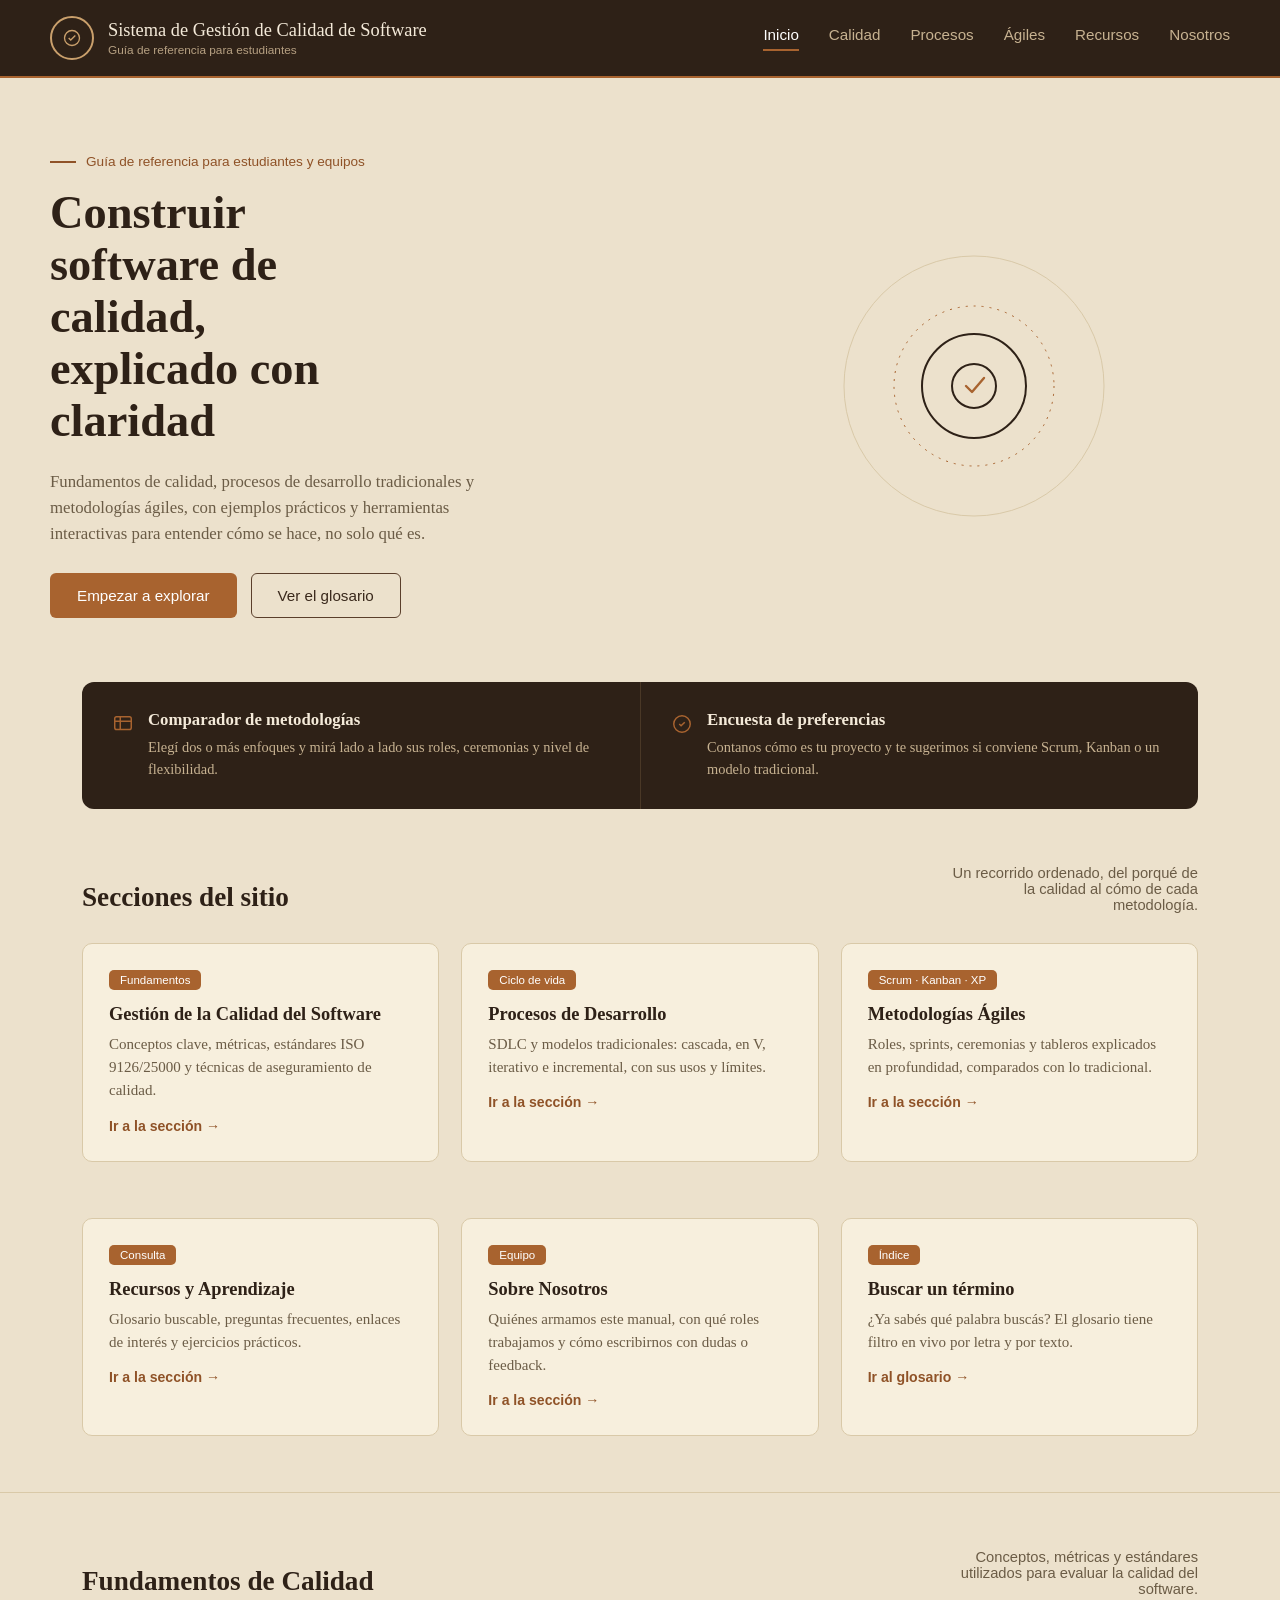
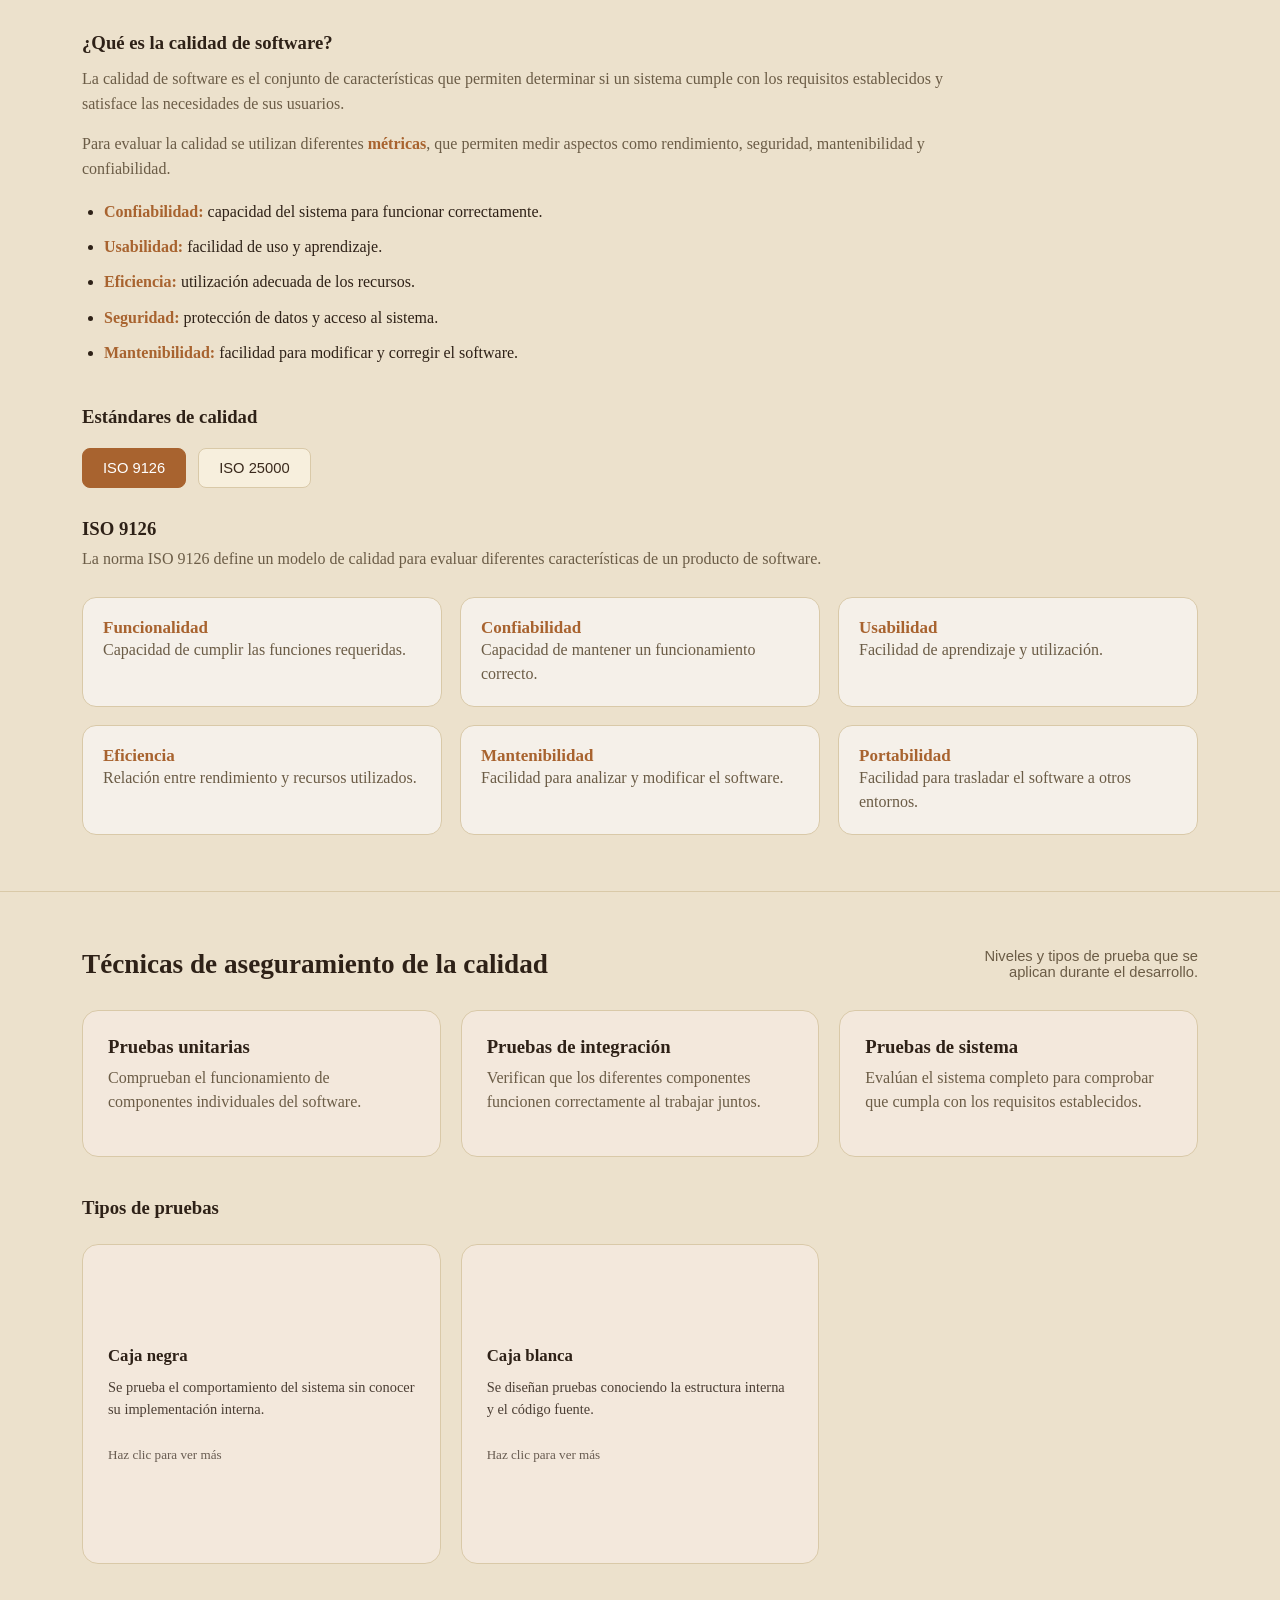
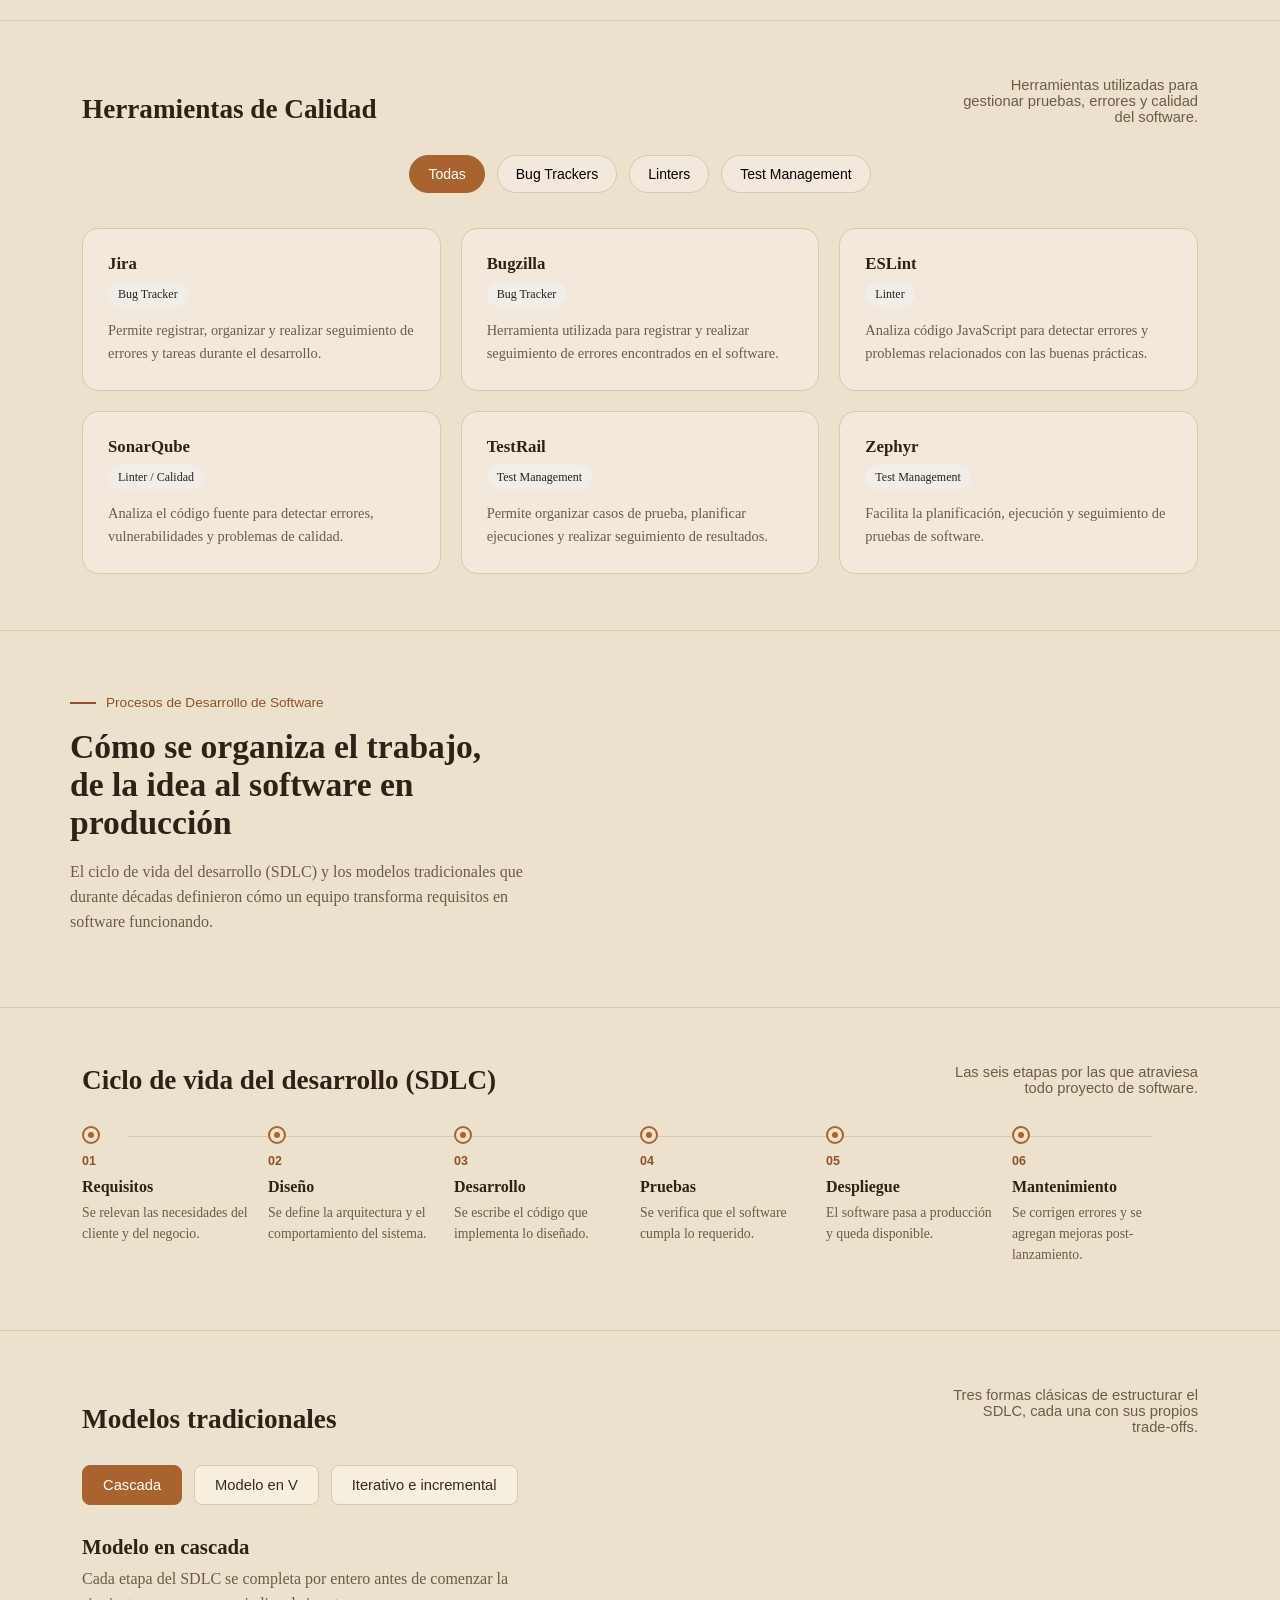
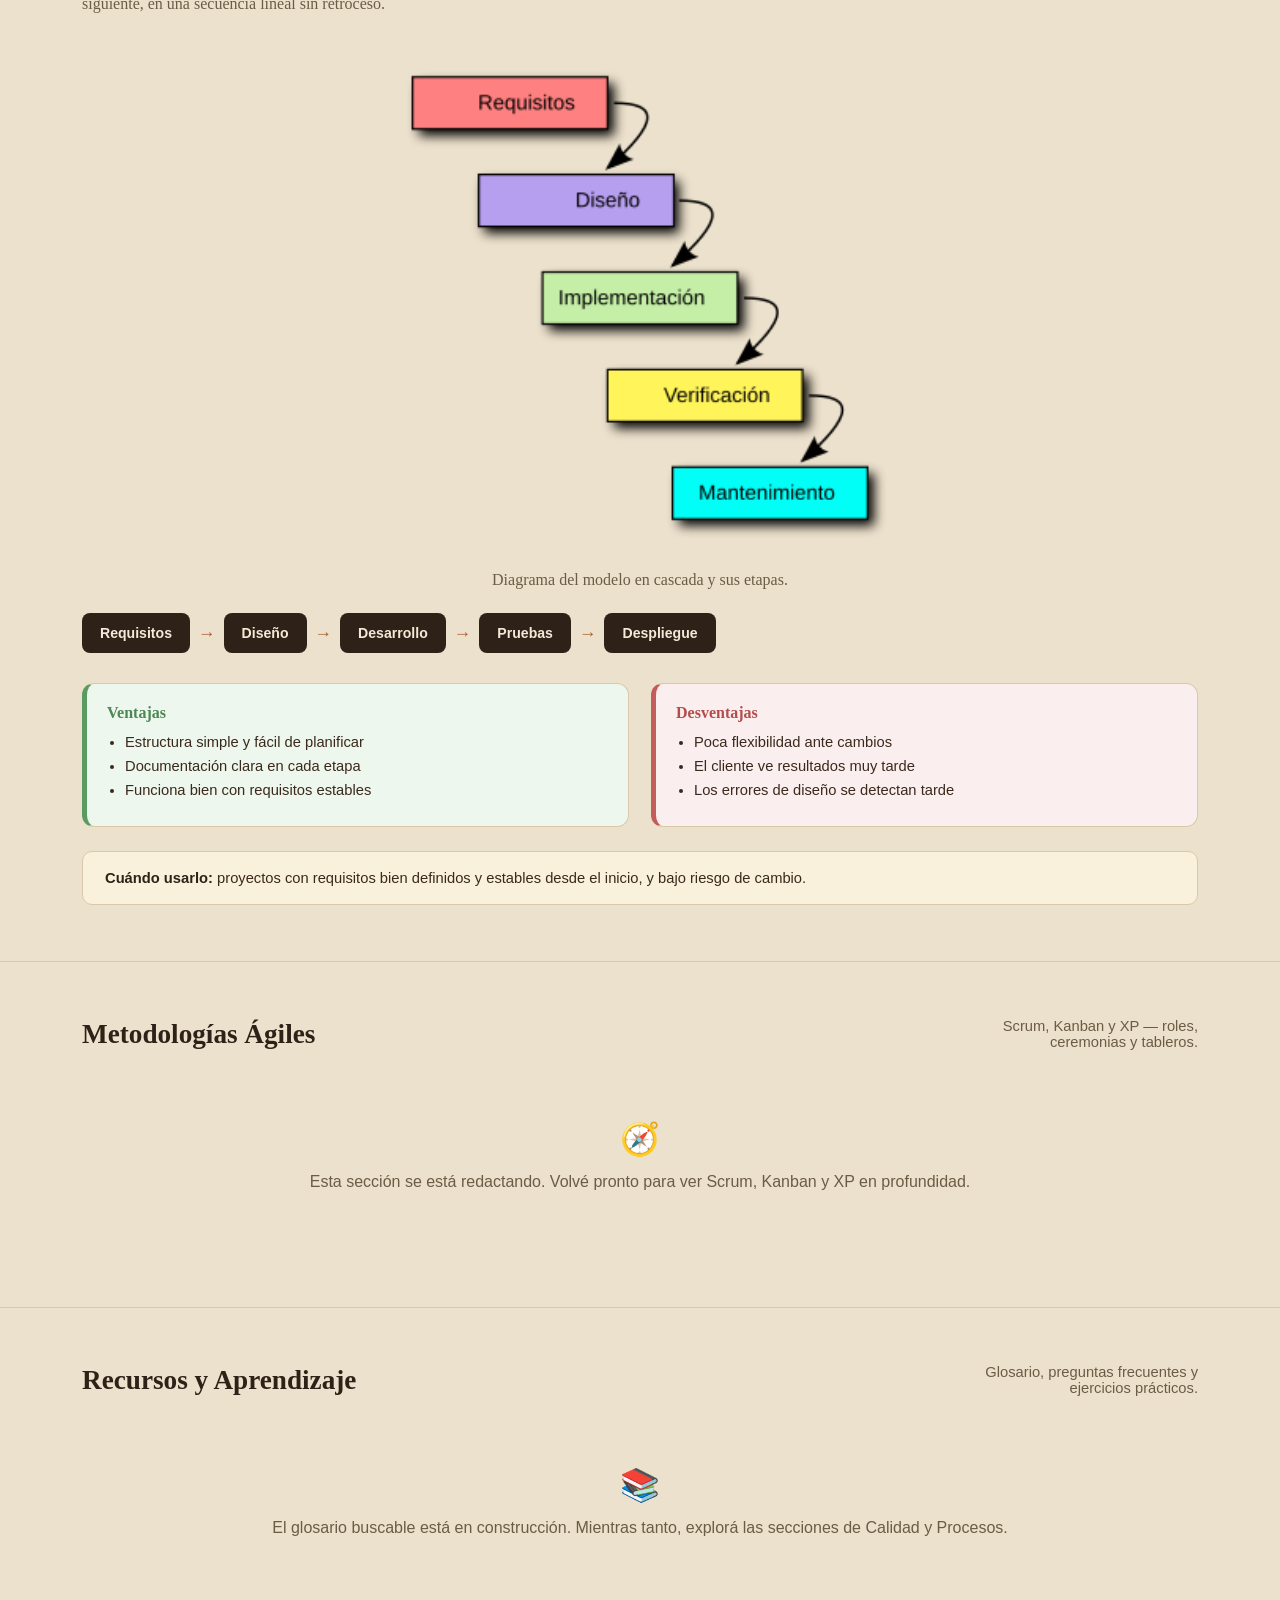
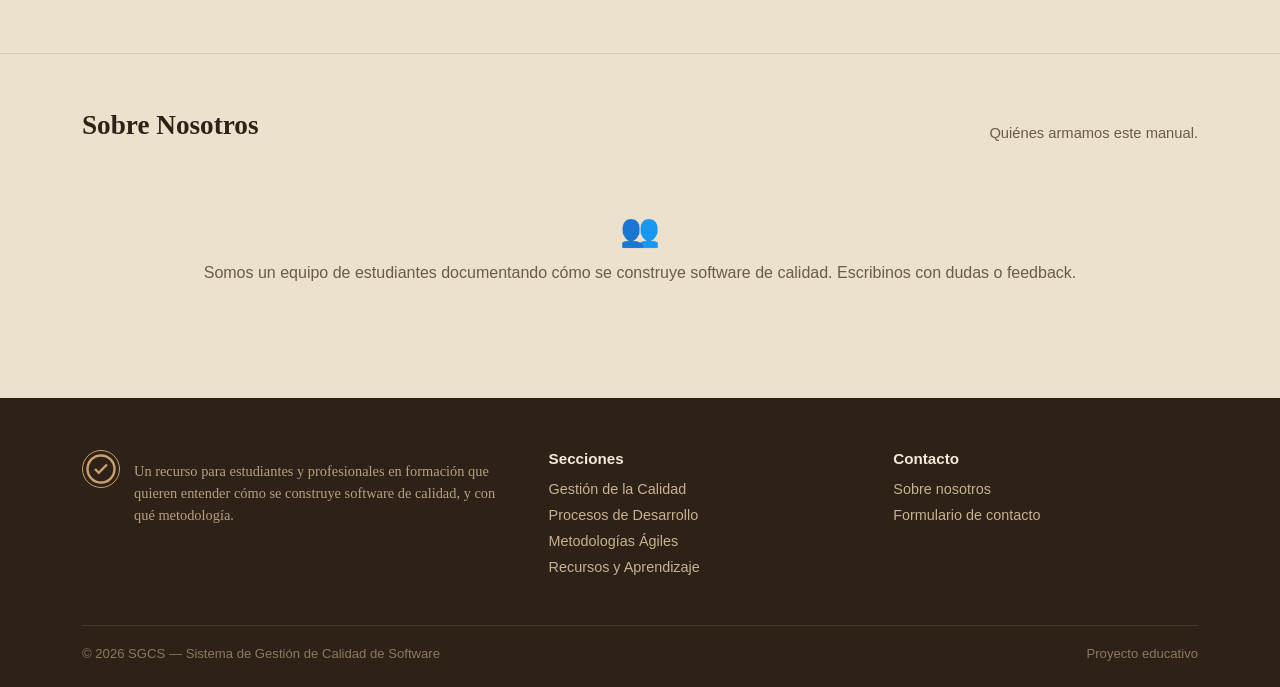
==== Morena Godoy Programadora/index.html @ 7e234325 "Agregando carpeta de roles" ====
<!DOCTYPE html>
<html lang="es">
<head>
<meta charset="UTF-8">
<meta name="viewport" content="width=device-width, initial-scale=1, viewport-fit=cover">
<title>Sistema de Gestión de Calidad de Software</title>
<link rel="stylesheet" href="styles.css">
</head>

<body>

<header class="site">
  <div class="wrap header-row">

    <div class="brand">
      <span class="mark">
        <svg viewBox="0 0 24 24" fill="none" stroke="#caa06c" stroke-width="1.6">
          <circle cx="12" cy="12" r="9"/>
          <path d="M8 12l2.5 2.5L16 9" stroke="#caa06c"/>
        </svg>
      </span>

      <div>
        <div class="name">Sistema de Gestión de Calidad de Software</div>
        <div class="tag">Guía de referencia para estudiantes</div>
      </div>
    </div>

    <button class="burger" id="burgerBtn" aria-label="Abrir menú" aria-expanded="false">
      <span></span>
      <span></span>
      <span></span>
    </button>

    <nav class="primary" id="primaryNav">
      <a href="#inicio">Inicio</a>
      <a href="#calidad">Calidad</a>
      <a href="#procesos">Procesos</a>
      <a href="#agiles">Ágiles</a>
      <a href="#recursos">Recursos</a>
      <a href="#nosotros">Nosotros</a>
    </nav>

  </div>
</header>


<!-- ===================== INICIO ===================== -->

<section id="inicio">

  <div class="wrap hero">

    <div class="hero-grid">

      <div>

        <div class="eyebrow sans">
          Guía de referencia para estudiantes y equipos
        </div>

        <h1>
          Construir software de calidad, explicado con claridad
        </h1>

        <p class="lead">
          Fundamentos de calidad, procesos de desarrollo tradicionales y
          metodologías ágiles, con ejemplos prácticos y herramientas
          interactivas para entender cómo se hace, no solo qué es.
        </p>

        <div class="btn-row">
          <a href="#calidad" class="btn btn-primary">Empezar a explorar</a>
          <a href="#recursos" class="btn btn-ghost">Ver el glosario</a>
        </div>

      </div>

      <div class="hero-figure">

        <div class="orbit">

          <svg viewBox="0 0 280 280">

            <circle cx="140" cy="140" r="130"
              fill="none"
              stroke="var(--cream-line)"
              stroke-width="1"/>

            <circle cx="140" cy="140" r="80"
              fill="none"
              stroke="var(--clay)"
              stroke-width="1"
              stroke-dasharray="2 6"/>

            <circle cx="140" cy="140" r="52"
              fill="none"
              stroke="var(--brown-900)"
              stroke-width="2"/>

            <circle cx="140" cy="140" r="22"
              fill="var(--cream-bg)"
              stroke="var(--brown-900)"
              stroke-width="2"/>

            <path d="M132 140l6 6 12-14"
              fill="none"
              stroke="var(--clay)"
              stroke-width="2.4"
              stroke-linecap="round"
              stroke-linejoin="round"/>

          </svg>

        </div>

      </div>

    </div>

  </div>


  <div class="wrap" style="padding-bottom:56px;">

    <div class="banner-two" style="margin-bottom:56px;">

      <div class="banner-item">

        <span class="ic">
          <svg viewBox="0 0 24 24" fill="none"
            stroke="currentColor" stroke-width="1.6">
            <rect x="3" y="4" width="18" height="14" rx="2"/>
            <path d="M3 9h18M9 4v14"/>
          </svg>
        </span>

        <div>
          <h3>Comparador de metodologías</h3>
          <p>
            Elegí dos o más enfoques y mirá lado a lado sus roles,
            ceremonias y nivel de flexibilidad.
          </p>
        </div>

      </div>


      <div class="banner-item">

        <span class="ic">
          <svg viewBox="0 0 24 24" fill="none"
            stroke="currentColor" stroke-width="1.6">
            <path d="M9 12l2 2 4-4"/>
            <circle cx="12" cy="12" r="9"/>
          </svg>
        </span>

        <div>
          <h3>Encuesta de preferencias</h3>
          <p>
            Contanos cómo es tu proyecto y te sugerimos si conviene
            Scrum, Kanban o un modelo tradicional.
          </p>
        </div>

      </div>

    </div>


    <div class="section-head">

      <h2>Secciones del sitio</h2>

      <div class="side">
        Un recorrido ordenado, del porqué de la calidad al cómo de cada metodología.
      </div>

    </div>


    <div class="cards3" style="margin-bottom:56px;">

      <div class="card">
        <span class="tag-pill">Fundamentos</span>
        <h3>Gestión de la Calidad del Software</h3>
        <p>
          Conceptos clave, métricas, estándares ISO 9126/25000
          y técnicas de aseguramiento de calidad.
        </p>
        <a class="go" href="#calidad">Ir a la sección →</a>
      </div>


      <div class="card">
        <span class="tag-pill">Ciclo de vida</span>
        <h3>Procesos de Desarrollo</h3>
        <p>
          SDLC y modelos tradicionales: cascada, en V, iterativo
          e incremental, con sus usos y límites.
        </p>
        <a class="go" href="#procesos">Ir a la sección →</a>
      </div>


      <div class="card">
        <span class="tag-pill">Scrum · Kanban · XP</span>
        <h3>Metodologías Ágiles</h3>
        <p>
          Roles, sprints, ceremonias y tableros explicados en profundidad,
          comparados con lo tradicional.
        </p>
        <a class="go" href="#agiles">Ir a la sección →</a>
      </div>

    </div>


    <div class="cards3">

      <div class="card">
        <span class="tag-pill">Consulta</span>
        <h3>Recursos y Aprendizaje</h3>
        <p>
          Glosario buscable, preguntas frecuentes, enlaces de interés
          y ejercicios prácticos.
        </p>
        <a class="go" href="#recursos">Ir a la sección →</a>
      </div>


      <div class="card">
        <span class="tag-pill">Equipo</span>
        <h3>Sobre Nosotros</h3>
        <p>
          Quiénes armamos este manual, con qué roles trabajamos
          y cómo escribirnos con dudas o feedback.
        </p>
        <a class="go" href="#nosotros">Ir a la sección →</a>
      </div>


      <div class="card">
        <span class="tag-pill">Índice</span>
        <h3>Buscar un término</h3>
        <p>
          ¿Ya sabés qué palabra buscás? El glosario tiene filtro
          en vivo por letra y por texto.
        </p>
        <a class="go" href="#recursos">Ir al glosario →</a>
      </div>

    </div>

  </div>

</section>



<!-- ===================== CALIDAD ===================== -->
<section class="block" id="calidad">
    <div class="wrap">

        <div class="section-head">
            <h2>Fundamentos de Calidad</h2>
            <div class="side">
                Conceptos, métricas y estándares utilizados para evaluar la calidad del software.
            </div>
        </div>

        <div class="fundamentos-intro">

            <h3>¿Qué es la calidad de software?</h3>

            <p>
                La calidad de software es el conjunto de características que
                permiten determinar si un sistema cumple con los requisitos
                establecidos y satisface las necesidades de sus usuarios.
            </p>

            <p>
                Para evaluar la calidad se utilizan diferentes
                <strong>métricas</strong>, que permiten medir aspectos como
                rendimiento, seguridad, mantenibilidad y confiabilidad.
            </p>

            <ul>
                <li><strong>Confiabilidad:</strong> capacidad del sistema para funcionar correctamente.</li>
                <li><strong>Usabilidad:</strong> facilidad de uso y aprendizaje.</li>
                <li><strong>Eficiencia:</strong> utilización adecuada de los recursos.</li>
                <li><strong>Seguridad:</strong> protección de datos y acceso al sistema.</li>
                <li><strong>Mantenibilidad:</strong> facilidad para modificar y corregir el software.</li>
            </ul>

        </div>


        <h3 class="fundamentos-subtitle">Estándares de calidad</h3>

        <!-- TABS -->
        <div class="tabbar">

            <button class="tab-btn active" data-tab="iso9126">
                ISO 9126
            </button>

            <button class="tab-btn" data-tab="iso25000">
                ISO 25000
            </button>

        </div>


        <!-- ISO 9126 -->
        <div class="tab-panel active" data-panel="iso9126">

            <h3>ISO 9126</h3>

            <p>
                La norma ISO 9126 define un modelo de calidad para evaluar
                diferentes características de un producto de software.
            </p>

            <div class="iso-grid">

                <div class="iso-card">
                    <strong>Funcionalidad</strong>
                    <p>Capacidad de cumplir las funciones requeridas.</p>
                </div>

                <div class="iso-card">
                    <strong>Confiabilidad</strong>
                    <p>Capacidad de mantener un funcionamiento correcto.</p>
                </div>

                <div class="iso-card">
                    <strong>Usabilidad</strong>
                    <p>Facilidad de aprendizaje y utilización.</p>
                </div>

                <div class="iso-card">
                    <strong>Eficiencia</strong>
                    <p>Relación entre rendimiento y recursos utilizados.</p>
                </div>

                <div class="iso-card">
                    <strong>Mantenibilidad</strong>
                    <p>Facilidad para analizar y modificar el software.</p>
                </div>

                <div class="iso-card">
                    <strong>Portabilidad</strong>
                    <p>Facilidad para trasladar el software a otros entornos.</p>
                </div>

            </div>

        </div>


        <!-- ISO 25000 -->
        <div class="tab-panel" data-panel="iso25000">

            <h3>ISO/IEC 25000</h3>

            <p>
                La familia ISO/IEC 25000, conocida como SQuaRE,
                establece un conjunto de normas para especificar,
                medir y evaluar la calidad de productos de software.
            </p>

            <div class="iso-grid">

                <div class="iso-card">
                    <strong>Calidad del producto</strong>
                    <p>
                        Permite evaluar las características y propiedades
                        del software.
                    </p>
                </div>

                <div class="iso-card">
                    <strong>Calidad en uso</strong>
                    <p>
                        Analiza el resultado del uso del software
                        en un contexto determinado.
                    </p>
                </div>

                <div class="iso-card">
                    <strong>Medición</strong>
                    <p>
                        Define métodos y métricas para evaluar
                        diferentes características de calidad.
                    </p>
                </div>

                <div class="iso-card">
                    <strong>Evaluación</strong>
                    <p>
                        Permite establecer criterios para determinar
                        la calidad del producto.
                    </p>
                </div>

            </div>

        </div>

    </div>
</section>

<!-- ===================== PRUEBAS ===================== -->

<section class="block">

  <div class="wrap">

    <div class="section-head">

      <h2>Técnicas de aseguramiento de la calidad</h2>

      <div class="side">
        Niveles y tipos de prueba que se aplican durante el desarrollo.
      </div>

    </div>


<div class="testing-grid">

    <div class="test-card">
        <h3>Pruebas unitarias</h3>
        <p>
            Comprueban el funcionamiento de componentes individuales
            del software.
        </p>
    </div>

    <div class="test-card">
        <h3>Pruebas de integración</h3>
        <p>
            Verifican que los diferentes componentes funcionen
            correctamente al trabajar juntos.
        </p>
    </div>

    <div class="test-card">
        <h3>Pruebas de sistema</h3>
        <p>
            Evalúan el sistema completo para comprobar que cumpla
            con los requisitos establecidos.
        </p>
    </div>

</div>


<h3 class="testing-subtitle">Tipos de pruebas</h3>

<div class="testing-grid">

    <!-- CAJA NEGRA -->
    <div class="flip-card" tabindex="0">

        <div class="flip-front">
            <h3>Caja negra</h3>
            <p>
                Se prueba el comportamiento del sistema sin conocer
                su implementación interna.
            </p>
            <span>Haz clic para ver más</span>
        </div>

        <div class="flip-back">
            <h3>Caja negra</h3>
            <p>
                También llamada prueba funcional. Se analizan las
                entradas y salidas del sistema sin revisar su código.
            </p>

            <ul>
                <li>No es necesario conocer el código.</li>
                <li>Se analizan entradas y salidas.</li>
                <li>Comprueba el comportamiento esperado.</li>
            </ul>

            <span>Haz clic para volver</span>
        </div>

    </div>


    <!-- CAJA BLANCA -->
    <div class="flip-card" tabindex="0">

        <div class="flip-front">
            <h3>Caja blanca</h3>
            <p>
                Se diseñan pruebas conociendo la estructura interna
                y el código fuente.
            </p>
            <span>Haz clic para ver más</span>
        </div>

        <div class="flip-back">
            <h3>Caja blanca</h3>
            <p>
                También llamada prueba estructural. Se analiza el
                código y los diferentes caminos que puede recorrer.
            </p>

            <ul>
                <li>Se conoce el código fuente.</li>
                <li>Se analizan ramas y caminos.</li>
                <li>Permite comprobar la estructura interna.</li>
            </ul>

            <span>Haz clic para volver</span>
        </div>

    </div>

</div>
</section>



<!-- ===================== HERRAMIENTAS ===================== -->
<section class="block" id="herramientas">
    <div class="wrap">

        <div class="section-head">
            <h2>Herramientas de Calidad</h2>
            <div class="side">
                Herramientas utilizadas para gestionar pruebas, errores y calidad del software.
            </div>
        </div>

        <!-- BOTONES DE FILTRO -->
        <div class="tool-filters">
            <button class="tool-filter active" data-filter="todos">
                Todas
            </button>

            <button class="tool-filter" data-filter="bug">
                Bug Trackers
            </button>

            <button class="tool-filter" data-filter="linter">
               Linters
            </button>

            <button class="tool-filter" data-filter="test">
                Test Management
            </button>
        </div>


        <!-- GRILLA DE HERRAMIENTAS -->
        <div class="tools-grid" id="toolsGrid">

            <div class="tool-card" data-category="bug">
                <h3>Jira</h3>
                <span class="tool-category">Bug Tracker</span>
                <p>
                    Permite registrar, organizar y realizar seguimiento
                    de errores y tareas durante el desarrollo.
                </p>
            </div>


            <div class="tool-card" data-category="bug">
                <h3>Bugzilla</h3>
                <span class="tool-category">Bug Tracker</span>
                <p>
                    Herramienta utilizada para registrar y realizar
                    seguimiento de errores encontrados en el software.
                </p>
            </div>


            <div class="tool-card" data-category="linter">
                <h3>ESLint</h3>
                <span class="tool-category">Linter</span>
                <p>
                    Analiza código JavaScript para detectar errores
                    y problemas relacionados con las buenas prácticas.
                </p>
            </div>


            <div class="tool-card" data-category="linter">
                <h3>SonarQube</h3>
                <span class="tool-category">Linter / Calidad</span>
                <p>
                    Analiza el código fuente para detectar errores,
                    vulnerabilidades y problemas de calidad.
                </p>
            </div>


            <div class="tool-card" data-category="test">
                <h3>TestRail</h3>
                <span class="tool-category">Test Management</span>
                <p>
                    Permite organizar casos de prueba, planificar
                    ejecuciones y realizar seguimiento de resultados.
                </p>
            </div>


            <div class="tool-card" data-category="test">
                <h3>Zephyr</h3>
                <span class="tool-category">Test Management</span>
                <p>
                    Facilita la planificación, ejecución y seguimiento
                    de pruebas de software.
                </p>
            </div>

        </div>

    </div>
</section>
<!-- ===================== PROCESOS ===================== -->

<section id="procesos" class="block" style="padding-top:0;">

  <div class="wrap" style="padding:64px 20px 0;">

    <div class="eyebrow sans">
      Procesos de Desarrollo de Software
    </div>

    <h2 style="font-size:2.1rem; max-width:26ch; margin-bottom:18px;">
      Cómo se organiza el trabajo, de la idea al software en producción
    </h2>

    <p style="max-width:62ch;">
      El ciclo de vida del desarrollo (SDLC) y los modelos tradicionales
      que durante décadas definieron cómo un equipo transforma requisitos
      en software funcionando.
    </p>

  </div>

</section>



<!-- ===================== SDLC ===================== -->

<section class="block">

  <div class="wrap">

    <div class="section-head">

      <h2>Ciclo de vida del desarrollo (SDLC)</h2>

      <div class="side">
        Las seis etapas por las que atraviesa todo proyecto de software.
      </div>

    </div>


    <div class="timeline" id="sdlcTimeline">


      <!-- ETAPA 1 -->

      <div class="tl-step" tabindex="0">

        <div class="tl-dot"></div>

        <div class="tl-num">01</div>

        <h4>Requisitos</h4>

        <p>
          Se relevan las necesidades del cliente y del negocio.
        </p>

      </div>


      <!-- ETAPA 2 -->

      <div class="tl-step" tabindex="0">

        <div class="tl-dot"></div>

        <div class="tl-num">02</div>

        <h4>Diseño</h4>

        <p>
          Se define la arquitectura y el comportamiento del sistema.
        </p>

      </div>


      <!-- ETAPA 3 -->

      <div class="tl-step" tabindex="0">

        <div class="tl-dot"></div>

        <div class="tl-num">03</div>

        <h4>Desarrollo</h4>

        <p>
          Se escribe el código que implementa lo diseñado.
        </p>

      </div>


      <!-- ETAPA 4 -->

      <div class="tl-step" tabindex="0">

        <div class="tl-dot"></div>

        <div class="tl-num">04</div>

        <h4>Pruebas</h4>

        <p>
          Se verifica que el software cumpla lo requerido.
        </p>

      </div>


      <!-- ETAPA 5 -->

      <div class="tl-step" tabindex="0">

        <div class="tl-dot"></div>

        <div class="tl-num">05</div>

        <h4>Despliegue</h4>

        <p>
          El software pasa a producción y queda disponible.
        </p>

      </div>


      <!-- ETAPA 6 -->

      <div class="tl-step" tabindex="0">

        <div class="tl-dot"></div>

        <div class="tl-num">06</div>

        <h4>Mantenimiento</h4>

        <p>
          Se corrigen errores y se agregan mejoras post-lanzamiento.
        </p>

      </div>


    </div>

  </div>

</section>



<!-- ===================== MODELOS TRADICIONALES ===================== -->

<section class="block">

  <div class="wrap">

    <div class="section-head">

      <h2>Modelos tradicionales</h2>

      <div class="side">
        Tres formas clásicas de estructurar el SDLC,
        cada una con sus propios trade-offs.
      </div>

    </div>


    <div class="tabbar">

      <button class="tab-btn active" data-tab2="cascada">
        Cascada
      </button>

      <button class="tab-btn" data-tab2="ve">
        Modelo en V
      </button>

      <button class="tab-btn" data-tab2="iterativo">
        Iterativo e incremental
      </button>

    </div>


    <!-- CASCADA -->

    <div class="tab-panel active" data-panel2="cascada">
      <h3 style="font-size:1.3rem; margin-bottom:8px;">
        Modelo en cascada
      </h3>

      <p style="max-width:60ch; margin-bottom:22px;">
        Cada etapa del SDLC se completa por entero antes de comenzar
        la siguiente, en una secuencia lineal sin retroceso.
      </p>
      <div class="modelo-imagen">
         <img src="imagenes/Modelo_de_desarrollo_en_cascada_-es.svg.webp" alt="Diagrama del modelo en cascada">
    <p>Diagrama del modelo en cascada y sus etapas.</p>
</div>

      <div class="chip-row">

        <div class="chip">Requisitos</div>
        <span class="chip-arrow">→</span>

        <div class="chip">Diseño</div>
        <span class="chip-arrow">→</span>

        <div class="chip">Desarrollo</div>
        <span class="chip-arrow">→</span>

        <div class="chip">Pruebas</div>
        <span class="chip-arrow">→</span>

        <div class="chip">Despliegue</div>

      </div>


      <div class="two-col">

        <div class="panel-box good">

          <h4>Ventajas</h4>

          <ul>
            <li>Estructura simple y fácil de planificar</li>
            <li>Documentación clara en cada etapa</li>
            <li>Funciona bien con requisitos estables</li>
          </ul>

        </div>


        <div class="panel-box bad">

          <h4>Desventajas</h4>

          <ul>
            <li>Poca flexibilidad ante cambios</li>
            <li>El cliente ve resultados muy tarde</li>
            <li>Los errores de diseño se detectan tarde</li>
          </ul>

        </div>

      </div>


      <div class="note-box">
        <b>Cuándo usarlo:</b>
        proyectos con requisitos bien definidos y estables desde el inicio,
        y bajo riesgo de cambio.
      </div>

    </div>



    <!-- MODELO EN V -->

    <div class="tab-panel" data-panel2="ve">

      <h3 style="font-size:1.3rem; margin-bottom:8px;">
        Modelo en V
      </h3>

      <p style="max-width:60ch; margin-bottom:22px;">
        Extiende la cascada asociando cada etapa de desarrollo con
        una etapa de prueba equivalente, verificando desde el principio.
      </p>

      <div class="modelo-imagen">
    <img src="imagenes/132775081_1659326142121.png" alt="Diagrama del modelo en V">
    <p>Diagrama del modelo en V y la relación entre desarrollo y pruebas.</p>
</div>

      <div class="chip-row">

        <div class="chip">
          Requisitos ↔ Pruebas de aceptación
        </div>

        <span class="chip-arrow">·</span>

        <div class="chip">
          Diseño ↔ Pruebas de sistema
        </div>

        <span class="chip-arrow">·</span>

        <div class="chip">
          Código ↔ Pruebas unitarias
        </div>

      </div>


      <div class="two-col">

        <div class="panel-box good">

          <h4>Ventajas</h4>

          <ul>
            <li>La verificación se planifica desde el inicio</li>
            <li>Detecta errores de diseño más temprano</li>
            <li>Buena trazabilidad entre requisito y prueba</li>
          </ul>

        </div>


        <div class="panel-box bad">

          <h4>Desventajas</h4>

          <ul>
            <li>Sigue siendo rígido ante cambios</li>
            <li>Poco espacio para prototipado temprano</li>
            <li>Requiere requisitos muy detallados</li>
          </ul>

        </div>

      </div>


      <div class="note-box">

        <b>Cuándo usarlo:</b>
        proyectos donde la confiabilidad es crítica
        (sistemas médicos, aeroespaciales) y el costo de un error es alto.

      </div>

    </div>



    <!-- ITERATIVO E INCREMENTAL -->

    <div class="tab-panel" data-panel2="iterativo">

      <h3 style="font-size:1.3rem; margin-bottom:8px;">
        Modelo iterativo e incremental
      </h3>

      <p style="max-width:60ch; margin-bottom:22px;">
        El sistema se construye en ciclos sucesivos, cada uno agregando
        funcionalidad sobre una versión previa ya funcional.
      </p>

      <div class="modelo-imagen">
    <img src="imagenes/ciclo_vida_proyecto_general.webp" alt="Diagrama del modelo iterativo e incremental">
    <p>Diagrama del desarrollo iterativo e incremental.</p>
</div>

      <div class="chip-row">

        <div class="chip">Iteración 1</div>
        <span class="chip-arrow">→</span>

        <div class="chip">Iteración 2</div>
        <span class="chip-arrow">→</span>

        <div class="chip">Iteración 3</div>
        <span class="chip-arrow">→</span>

        <div class="chip">Versión final</div>

      </div>


      <div class="two-col">

        <div class="panel-box good">

          <h4>Ventajas</h4>

          <ul>
            <li>Entrega valor funcional desde etapas tempranas</li>
            <li>Permite ajustar el rumbo entre iteraciones</li>
            <li>Reduce el riesgo de grandes fallas al final</li>
          </ul>

        </div>


        <div class="panel-box bad">

          <h4>Desventajas</h4>

          <ul>
            <li>Requiere una arquitectura pensada para crecer</li>
            <li>Puede ser difícil de planificar y presupuestar</li>
            <li>Exige comunicación constante con el cliente</li>
          </ul>

        </div>

      </div>


      <div class="note-box">

        <b>Cuándo usarlo:</b>
        proyectos con requisitos que pueden evolucionar,
        o cuando se necesita mostrar avances tempranos.
        Es la base conceptual de las metodologías ágiles.

      </div>

    </div>

  </div>

</section>



<!-- ===================== ÁGILES ===================== -->

<section id="agiles" class="block">

  <div class="wrap">

    <div class="section-head">

      <h2>Metodologías Ágiles</h2>

      <div class="side">
        Scrum, Kanban y XP — roles, ceremonias y tableros.
      </div>

    </div>


    <div class="placeholder">

      <div class="ic">🧭</div>

      <p>
        Esta sección se está redactando.
        Volvé pronto para ver Scrum, Kanban y XP en profundidad.
      </p>

    </div>

  </div>

</section>



<!-- ===================== RECURSOS ===================== -->

<section id="recursos" class="block">

  <div class="wrap">

    <div class="section-head">

      <h2>Recursos y Aprendizaje</h2>

      <div class="side">
        Glosario, preguntas frecuentes y ejercicios prácticos.
      </div>

    </div>


    <div class="placeholder">

      <div class="ic">📚</div>

      <p>
        El glosario buscable está en construcción.
        Mientras tanto, explorá las secciones de Calidad y Procesos.
      </p>

    </div>

  </div>

</section>



<!-- ===================== NOSOTROS ===================== -->

<section id="nosotros" class="block">

  <div class="wrap">

    <div class="section-head">

      <h2>Sobre Nosotros</h2>

      <div class="side">
        Quiénes armamos este manual.
      </div>

    </div>


    <div class="placeholder">

      <div class="ic">👥</div>

      <p>
        Somos un equipo de estudiantes documentando cómo se construye
        software de calidad. Escribinos con dudas o feedback.
      </p>

    </div>

  </div>

</section>



<!-- ===================== FOOTER ===================== -->

<footer class="site">

  <div class="wrap">

    <div class="foot-top">


      <div class="foot-brand">

        <span class="mark">

          <svg viewBox="0 0 24 24" fill="none"
            stroke="#caa06c" stroke-width="1.6">

            <circle cx="12" cy="12" r="9"/>
            <path d="M8 12l2.5 2.5L16 9"/>

          </svg>

        </span>


        <div>

          <p>
            Un recurso para estudiantes y profesionales en formación
            que quieren entender cómo se construye software de calidad,
            y con qué metodología.
          </p>

        </div>

      </div>


      <div>

        <h4>Secciones</h4>

        <ul>

          <li>
            <a href="#calidad">Gestión de la Calidad</a>
          </li>

          <li>
            <a href="#procesos">Procesos de Desarrollo</a>
          </li>

          <li>
            <a href="#agiles">Metodologías Ágiles</a>
          </li>

          <li>
            <a href="#recursos">Recursos y Aprendizaje</a>
          </li>

        </ul>

      </div>


      <div>

        <h4>Contacto</h4>

        <ul>

          <li>
            <a href="#nosotros">Sobre nosotros</a>
          </li>

          <li>
            <a href="#nosotros">Formulario de contacto</a>
          </li>

        </ul>

      </div>


    </div>


    <div class="foot-bottom">

      <span>
        © 2026 SGCS — Sistema de Gestión de Calidad de Software
      </span>

      <span>
        Proyecto educativo
      </span>

    </div>

  </div>

</footer>


<script src="script.js"></script>

</body>
</html>
---- Morena Godoy Programadora/styles.css ----
:root{
  --brown-900:#2e2117;
  --brown-800:#3a291c;
  --brown-700:#5a3f2b;
  --clay:#a8632f;
  --clay-dark:#8f5227;
  --cream-bg:#ece1cc;
  --cream-card:#f7efdd;
  --cream-line:#d9c9a8;
  --ink:#2e2117;
  --ink-soft:#6b5c46;
  --ok-bg:#e9efe2;
  --ok-text:#3f6b3a;
  --bad-bg:#f3e3e1;
  --bad-text:#a1483f;
  font-size:16px;
}
*{box-sizing:border-box;}
html{scroll-behavior:smooth; scroll-padding-top:80px;}
body{
  margin:0;
  background:var(--cream-bg);
  color:var(--ink);
  font-family:"Iowan Old Style","Palatino Linotype",Georgia,"Times New Roman",serif;
  -webkit-font-smoothing:antialiased;
}
h1,h2,h3{
  font-family:"Iowan Old Style","Palatino Linotype",Georgia,serif;
  color:var(--brown-900);
  margin:0 0 .4em;
  font-weight:600;
}
p{ line-height:1.55; color:var(--ink-soft); margin:0 0 1em;}
.sans{ font-family:-apple-system,BlinkMacSystemFont,"Segoe UI",Roboto,Helvetica,Arial,sans-serif; }
a{ color:inherit; }
.wrap{ max-width:1180px; margin:0 auto; padding:0 32px; }
@media(max-width:640px){ .wrap{ padding:0 20px; } }

/* HEADER */
header.site{
  position:sticky; top:0; z-index:50;
  background:var(--brown-900);
  border-bottom:2px solid var(--clay);
  padding-top:env(safe-area-inset-top,0px);
}
.header-row{
  display:flex; align-items:center; justify-content:space-between;
  padding:16px 0;
}
.brand{ display:flex; align-items:center; gap:14px; }
.brand .mark{
  width:44px; height:44px; border-radius:50%;
  border:2px solid #caa06c; flex:none;
  display:flex; align-items:center; justify-content:center;
}
.brand .mark svg{ width:20px; height:20px; }
.brand .name{ color:#f4ead9; font-size:1.15rem; line-height:1.2; }
.brand .tag{ font-family:-apple-system,BlinkMacSystemFont,sans-serif; font-size:.74rem; color:#b6a082; margin-top:2px;}
nav.primary{ display:flex; gap:30px; font-family:-apple-system,BlinkMacSystemFont,sans-serif; font-size:.95rem; }
nav.primary a{
  color:#c7b291; text-decoration:none; padding-bottom:6px; border-bottom:2px solid transparent;
  transition:color .15s ease;
}
nav.primary a:hover{ color:#f4ead9; }
nav.primary a.active{ color:#fff; border-bottom-color:var(--clay); }
.burger{ display:none; background:none; border:none; cursor:pointer; padding:6px; }
.burger span{ display:block; width:24px; height:2px; background:#f4ead9; margin:5px 0; }
@media(max-width:860px){
  nav.primary{
    position:absolute; top:100%; left:0; right:0; background:var(--brown-900);
    flex-direction:column; gap:0; max-height:0; overflow:hidden; transition:max-height .25s ease;
    border-bottom:2px solid var(--clay);
  }
  nav.primary.open{ max-height:400px; }
  nav.primary a{ padding:16px 24px; border-bottom:1px solid #4a3826; }
  .burger{ display:block; }
  header.site{ position:sticky; }
  .header-row{ position:relative; }
}

/* HERO */
.hero{ padding:76px 0 64px; }
.eyebrow{
  font-family:-apple-system,BlinkMacSystemFont,sans-serif; font-size:.85rem; color:var(--clay-dark);
  display:flex; align-items:center; gap:10px; margin-bottom:18px;
}
.eyebrow::before{ content:""; width:26px; height:2px; background:var(--clay-dark); display:inline-block; }
.hero h1{ font-size:2.9rem; line-height:1.12; max-width:15ch; margin-bottom:22px; }
.hero .lead{ max-width:52ch; font-size:1.05rem; }
.btn-row{ display:flex; gap:14px; margin-top:26px; flex-wrap:wrap; }
.btn{
  font-family:-apple-system,BlinkMacSystemFont,sans-serif; font-size:.95rem;
  padding:13px 26px; border-radius:6px; text-decoration:none; cursor:pointer; border:1px solid transparent;
  transition:transform .12s ease;
}
.btn:active{ transform:scale(.98); }
.btn-primary{ background:var(--clay); color:#fff; }
.btn-primary:hover{ background:var(--clay-dark); }
.btn-ghost{ background:transparent; border-color:var(--brown-700); color:var(--brown-800); }
.btn-ghost:hover{ background:#e2d3b3; }

.hero-figure{ display:flex; align-items:center; justify-content:center; }
.orbit{ position:relative; width:280px; height:280px; }
.orbit svg{ width:100%; height:100%; }

.hero-grid{ display:grid; grid-template-columns:1.1fr .9fr; gap:40px; align-items:center; }
@media(max-width:860px){ .hero-grid{ grid-template-columns:1fr; } .hero-figure{ display:none; } .hero h1{ font-size:2.2rem; } }

/* SECTION HEADERS */
.section-head{ display:flex; justify-content:space-between; align-items:flex-end; gap:24px; margin-bottom:30px; flex-wrap:wrap; }
.section-head h2{ font-size:1.7rem; margin:0; }
.section-head .side{ font-family:-apple-system,BlinkMacSystemFont,sans-serif; color:var(--ink-soft); font-size:.92rem; text-align:right; max-width:30ch; }
@media(max-width:640px){ .section-head .side{ text-align:left; } }

section.block{ padding:56px 0; border-top:1px solid var(--cream-line); }
section.block.tight{ padding:44px 0; }

/* CARDS grid on home */
.cards3{ display:grid; grid-template-columns:repeat(3,1fr); gap:22px; }
@media(max-width:860px){ .cards3{ grid-template-columns:1fr; } }
.card{
  background:var(--cream-card); border:1px solid var(--cream-line); border-radius:10px; padding:26px;
}
.tag-pill{
  display:inline-block; font-family:-apple-system,BlinkMacSystemFont,sans-serif; font-size:.72rem;
  background:var(--clay); color:#fff; padding:4px 11px; border-radius:5px; margin-bottom:14px;
}
.card h3{ font-size:1.15rem; margin-bottom:8px; }
.card p{ font-size:.94rem; margin-bottom:14px; }
.card .go{ font-family:-apple-system,BlinkMacSystemFont,sans-serif; font-size:.88rem; color:var(--clay-dark); text-decoration:none; font-weight:600; }

/* dark banner on home */
.banner-two{
  background:var(--brown-900); border-radius:12px; overflow:hidden;
  display:grid; grid-template-columns:1fr 1fr;
}
@media(max-width:640px){ .banner-two{ grid-template-columns:1fr; } }
.banner-item{ padding:28px 30px; display:flex; gap:14px; }
.banner-item + .banner-item{ border-left:1px solid #4a3826; }
@media(max-width:640px){ .banner-item + .banner-item{ border-left:none; border-top:1px solid #4a3826; } }
.banner-item .ic{ width:22px; height:22px; flex:none; color:var(--clay); margin-top:3px; }
.banner-item h3{ color:#f4ead9; font-size:1.05rem; margin-bottom:6px; }
.banner-item p{ color:#c7b291; font-size:.9rem; margin:0; }

/* TABS */
.tabbar{ display:flex; gap:12px; flex-wrap:wrap; margin-bottom:30px; }
.tab-btn{
  font-family:-apple-system,BlinkMacSystemFont,sans-serif; font-size:.92rem;
  padding:11px 20px; border-radius:8px; border:1px solid var(--cream-line);
  background:var(--cream-card); color:var(--brown-800); cursor:pointer;
}
.tab-btn.active{ background:var(--clay); color:#fff; border-color:var(--clay); }
.tab-panel{ display:none; }
.tab-panel.active{ display:block; }

/* generic step chips (sequence only) */
.chip-row{ display:flex; align-items:center; flex-wrap:wrap; gap:6px; margin-bottom:30px; }
.chip{
  font-family:-apple-system,BlinkMacSystemFont,sans-serif; font-size:.88rem; font-weight:600;
  background:var(--brown-900); color:#f4ead9; padding:12px 18px; border-radius:8px;
}
.chip-arrow{ color:var(--clay); font-size:1.1rem; padding:0 2px; }

.two-col{ display:grid; grid-template-columns:1fr 1fr; gap:22px; margin-bottom:24px; }
@media(max-width:640px){ .two-col{ grid-template-columns:1fr; } }
.panel-box{ border-radius:10px; padding:22px 24px; }
.panel-box.good{ background:var(--ok-bg); }
.panel-box.bad{ background:var(--bad-bg); }
.panel-box h4{ margin:0 0 12px; font-size:1rem; }
.panel-box.good h4{ color:var(--ok-text); }
.panel-box.bad h4{ color:var(--bad-text); }
.panel-box ul{ margin:0; padding-left:18px; font-family:-apple-system,BlinkMacSystemFont,sans-serif; font-size:.92rem; color:var(--brown-800); }
.panel-box li{ margin-bottom:6px; }
.note-box{
  background:#faf1dc; border:1px solid var(--cream-line); border-radius:10px; padding:18px 22px;
  font-family:-apple-system,BlinkMacSystemFont,sans-serif; font-size:.92rem; color:var(--brown-800);
}
.note-box b{ color:var(--brown-900); }

/* fundamentos concept cards */
.concept-grid{ display:grid; grid-template-columns:repeat(4,1fr); gap:16px; }
@media(max-width:900px){ .concept-grid{ grid-template-columns:repeat(2,1fr); } }
@media(max-width:520px){ .concept-grid{ grid-template-columns:1fr; } }
.concept-card{ background:var(--cream-bg); border:1px solid var(--cream-line); border-radius:8px; padding:18px 20px; font-family:-apple-system,BlinkMacSystemFont,sans-serif; font-size:.9rem; }
.concept-card b{ color:var(--clay-dark); display:block; margin-bottom:4px; }
.iso-body{ background:var(--cream-card); border:1px solid var(--cream-line); border-radius:10px; padding:26px; font-family:-apple-system,BlinkMacSystemFont,sans-serif; font-size:.94rem; color:var(--brown-800); }
.iso-body ul{ padding-left:20px; }
.iso-body li{ margin-bottom:8px; }

/* SDLC timeline */
.timeline{ position:relative; display:grid; grid-template-columns:repeat(6,1fr); gap:0; margin-bottom:8px; }
.timeline::before{ content:""; position:absolute; top:10px; left:4%; right:4%; height:1px; background:var(--cream-line); }
.tl-step{ position:relative; padding-right:14px; }
.tl-dot{ width:18px; height:18px; border-radius:50%; border:2px solid var(--clay); background:var(--cream-bg); position:relative; z-index:1; margin-bottom:10px; }
.tl-dot::after{ content:""; position:absolute; inset:4px; border-radius:50%; background:var(--clay); }
.tl-num{ font-family:-apple-system,BlinkMacSystemFont,sans-serif; font-size:.78rem; color:var(--clay-dark); font-weight:700; margin-bottom:10px; }
.tl-step h4{ font-size:1rem; color:var(--brown-900); margin:0 0 6px; }
.tl-step p{ font-size:.86rem; margin:0; }
@media(max-width:900px){ .timeline{ grid-template-columns:repeat(2,1fr); row-gap:26px; } .timeline::before{ display:none; } }

/* técnicas de aseguramiento */
.level-grid{ display:grid; grid-template-columns:repeat(3,1fr); gap:18px; margin-bottom:30px; }
@media(max-width:860px){ .level-grid{ grid-template-columns:1fr; } }
.level-card{ background:var(--cream-card); border:1px solid var(--cream-line); border-radius:10px; padding:22px; }
.level-tag{ display:inline-block; background:var(--brown-900); color:#f4ead9; font-family:-apple-system,BlinkMacSystemFont,sans-serif; font-size:.72rem; padding:4px 12px; border-radius:5px; margin-bottom:14px; }
.level-card h3{ font-size:1.05rem; margin-bottom:6px; }
.level-card p{ font-size:.9rem; margin:0; }

.flip-grid{ display:grid; grid-template-columns:1fr 1fr; gap:22px; }
@media(max-width:640px){ .flip-grid{ grid-template-columns:1fr; } }
.flip-card{
  border-radius:10px; padding:24px; cursor:pointer; border:1px solid var(--cream-line);
  background:var(--cream-card); color:var(--brown-900); transition:background .18s ease,color .18s ease;
}
.flip-card.on{ background:var(--brown-900); color:#f4ead9; border-color:var(--brown-900); }
.flip-card h3{ font-size:1.05rem; margin-bottom:8px; color:inherit; }
.flip-card p{ font-size:.9rem; margin:0; color:inherit; opacity:.85; }
.flip-card .hint{ font-family:-apple-system,BlinkMacSystemFont,sans-serif; font-size:.76rem; opacity:.6; margin-top:10px; display:block; }

/* herramientas filter */
.filter-row{ display:flex; gap:10px; flex-wrap:wrap; margin-bottom:26px; }
.filter-btn{
  font-family:-apple-system,BlinkMacSystemFont,sans-serif; font-size:.88rem;
  padding:9px 18px; border-radius:20px; border:1px solid var(--clay); background:transparent; color:var(--clay-dark); cursor:pointer;
}
.filter-btn.active{ background:var(--clay); color:#fff; }
.tool-grid{ display:grid; grid-template-columns:repeat(3,1fr); gap:20px; }
@media(max-width:860px){ .tool-grid{ grid-template-columns:repeat(2,1fr); } }
@media(max-width:560px){ .tool-grid{ grid-template-columns:1fr; } }
.tool-card{ background:var(--cream-card); border:1px solid var(--cream-line); border-radius:10px; padding:22px; transition:opacity .15s ease; }
.tool-icon{ width:38px; height:38px; border-radius:8px; background:var(--brown-900); display:flex; align-items:center; justify-content:center; margin-bottom:16px; }
.tool-icon span{ width:12px; height:12px; border:2px solid var(--clay); border-radius:3px; display:block; }
.tool-card h3{ font-size:1.05rem; margin-bottom:6px; }
.tool-card p{ font-size:.9rem; margin-bottom:12px; }
.tool-cat{ font-family:-apple-system,BlinkMacSystemFont,sans-serif; font-size:.78rem; color:var(--ink-soft); }

/* placeholder simple sections */
.placeholder{ text-align:center; padding:40px 20px; font-family:-apple-system,BlinkMacSystemFont,sans-serif; color:var(--ink-soft); }
.placeholder .ic{ font-size:2rem; margin-bottom:12px; }

/* footer */
footer.site{ background:var(--brown-900); color:#c7b291; padding:52px 0 26px; padding-bottom:calc(26px + env(safe-area-inset-bottom,0px)); margin-top:0; }
.foot-top{ display:grid; grid-template-columns:1.4fr 1fr 1fr; gap:40px; margin-bottom:40px; }
@media(max-width:760px){ .foot-top{ grid-template-columns:1fr; gap:30px; } }
.foot-brand{ display:flex; gap:14px; }
.foot-brand .mark{ width:38px; height:38px; border-radius:50%; border:1.5px solid #caa06c; flex:none; display:flex; align-items:center; justify-content:center; }
.foot-brand p{ color:#b6a082; font-size:.9rem; margin-top:10px; }
footer h4{ color:#f4ead9; font-family:-apple-system,BlinkMacSystemFont,sans-serif; font-size:.95rem; margin:0 0 14px; }
footer ul{ list-style:none; margin:0; padding:0; font-family:-apple-system,BlinkMacSystemFont,sans-serif; font-size:.9rem; }
footer li{ margin-bottom:10px; }
footer a{ text-decoration:none; color:#c7b291; }
footer a:hover{ color:#f4ead9; }
.foot-bottom{ border-top:1px solid #4a3826; padding-top:20px; display:flex; justify-content:space-between; font-family:-apple-system,BlinkMacSystemFont,sans-serif; font-size:.82rem; color:#8c795f; flex-wrap:wrap; gap:8px; }

:focus-visible{ outline:2px solid var(--clay); outline-offset:2px; }
@media (prefers-reduced-motion: reduce){ *{ transition:none !important; scroll-behavior:auto !important; } }
/* Tarjetas Caja negra y Caja blanca */
.flip-card {
  text-align: left;
  transition: all 0.35s ease;
  overflow: hidden;
}

.flip-card .extra-info {
  max-height: 0;
  opacity: 0;
  overflow: hidden;
  transition: max-height 0.35s ease, opacity 0.3s ease;
}

/* Al pasar el cursor */
.flip-card:hover {
  transform: translateY(-5px);
}

.flip-card:hover .extra-info {
  max-height: 250px;
  opacity: 1;
  margin-top: 15px;
}
/* ===== INTERACCIÓN SDLC ===== */

.tl-step {
    transition: 0.3s ease;
    cursor: pointer;
}

.tl-step:hover {
    transform: translateY(-8px);
}

.tl-step:hover .tl-dot {
    transform: scale(1.4);
}

/* ===== US-06 MODELOS TRADICIONALES ===== */

.panel-box {
    padding: 20px;
    border-radius: 12px;
    border: 1px solid var(--cream-line);
}

.panel-box.good {
    background: #edf7ed;
    border-left: 5px solid #5b9b62;
}

.panel-box.bad {
    background: #fbeeee;
    border-left: 5px solid #c45c5c;
}

.panel-box h4 {
    margin-top: 0;
    margin-bottom: 12px;
}

.panel-box.good h4 {
    color: #4d8754;
}

.panel-box.bad h4 {
    color: #b34d4d;
}

.panel-box li {
    margin-bottom: 8px;
}
.tl-step:hover .tl-num,
.tl-step:hover h4 {
    color: var(--clay);
}

/* ===== US-04 HERRAMIENTAS DE CALIDAD ===== */

.tool-filters {
    display: flex;
    justify-content: center;
    gap: 12px;
    flex-wrap: wrap;
    margin: 25px 0 35px;
}

.tool-filter {
    border: 1px solid var(--cream-line);
    background: #f3e8dc;
    padding: 10px 18px;
    border-radius: 25px;
    cursor: pointer;
    font-size: 14px;
    transition: 0.3s ease;
}

.tool-filter:hover {
    transform: translateY(-2px);
}

.tool-filter.active {
    background: var(--clay);
    color: white;
    border-color: var(--clay);
}


.tools-grid {
    display: grid;
    grid-template-columns: repeat(3, 1fr);
    gap: 20px;
}


.tool-card {
    background: #f3e8dc;
    border: 1px solid var(--cream-line);
    border-radius: 16px;
    padding: 25px;
    transition: 0.3s ease;
}

.tool-card:hover {
    transform: translateY(-6px);
    box-shadow: 0 10px 25px rgba(0, 0, 0, 0.08);
}


.tool-card.hidden {
    display: none;
}


.tool-icon {
    font-size: 35px;
    margin-bottom: 15px;
}


.tool-card h3 {
    margin: 0 0 8px;
}


.tool-category {
    display: inline-block;
    font-size: 12px;
    padding: 5px 10px;
    border-radius: 15px;
    background: #f1eee9;
    margin-bottom: 12px;
}


.tool-card p {
    line-height: 1.6;
    margin-bottom: 0;
}


/* RESPONSIVE */

@media (max-width: 900px) {
    .tools-grid {
        grid-template-columns: repeat(2, 1fr);
    }
}

@media (max-width: 600px) {
    .tools-grid {
        grid-template-columns: 1fr;
    }
}
/* ===== US-03 TÉCNICAS DE ASEGURAMIENTO ===== */

.testing-grid {
    display: grid;
    grid-template-columns: repeat(3, 1fr);
    gap: 20px;
    margin-top: 25px;
}

.test-card {
    background: #f3e8dc;
    border: 1px solid var(--cream-line);
    border-radius: 16px;
    padding: 25px;
    transition: 0.3s ease;
}

.test-card:hover {
    transform: translateY(-5px);
    box-shadow: 0 10px 25px rgba(0, 0, 0, 0.08);
}

.test-card h3 {
    margin-top: 0;
}

.testing-subtitle {
    margin-top: 40px;
}


/* ===== FLIP CARDS ===== */

.flip-card {
    min-height: 280px;
    position: relative;
    cursor: pointer;
    perspective: 1000px;
}

.flip-front,
.flip-back {
    width: 100%;
    min-height: 280px;
    box-sizing: border-box;
    padding: 25px;
    border-radius: 16px;
    border: 1px solid var(--cream-line);

    display: flex;
    flex-direction: column;
    justify-content: center;

    transition: transform 0.5s ease;
    backface-visibility: hidden;
}

.flip-front {
    background: #f3e8dc;
}

.flip-back {
    background: #f5f0e9;
    position: absolute;
    top: 0;
    left: 0;

    transform: rotateY(180deg);
}

.flip-card.flipped .flip-front {
    transform: rotateY(180deg);
}

.flip-card.flipped .flip-back {
    transform: rotateY(0);
}

.test-icon {
    font-size: 35px;
    margin-bottom: 10px;
}

.flip-card span {
    margin-top: 15px;
    font-size: 13px;
    opacity: 0.7;
}

.flip-back ul {
    padding-left: 20px;
}

.flip-back li {
    margin-bottom: 7px;
}


/* RESPONSIVE */

@media (max-width: 900px) {

    .testing-grid {
        grid-template-columns: 1fr 1fr;
    }

}

@media (max-width: 600px) {

    .testing-grid {
        grid-template-columns: 1fr;
    }

}
/* ===== US-02 FUNDAMENTOS DE CALIDAD ===== */

.fundamentos-intro {
    max-width: 900px;
    line-height: 1.7;
}

.fundamentos-intro strong {
    color: var(--clay);
}

.fundamentos-intro ul {
    padding-left: 22px;
}

.fundamentos-intro li {
    margin-bottom: 8px;
}

.fundamentos-subtitle {
    margin-top: 40px;
    margin-bottom: 20px;
}


/* TARJETAS ISO */

.iso-grid {
    display: grid;
    grid-template-columns: repeat(3, 1fr);
    gap: 18px;
    margin-top: 25px;
}

.iso-card {
    background: #f5f0e9;
    border: 1px solid var(--cream-line);
    border-radius: 14px;
    padding: 20px;
    transition: 0.3s ease;
}

.iso-card:hover {
    transform: translateY(-4px);
}

.iso-card strong {
    color: var(--clay);
    font-size: 17px;
}

.iso-card p {
    margin-bottom: 0;
    line-height: 1.5;
}


/* RESPONSIVE */

@media (max-width: 900px) {

    .iso-grid {
        grid-template-columns: 1fr 1fr;
    }

}

@media (max-width: 600px) {

    .iso-grid {
        grid-template-columns: 1fr;
    }

}
/* =====================================
   DISEÑO RESPONSIVE - CELULAR, TABLET Y PC
   ===================================== */

/* Evitar desbordamientos */
*,
*::before,
*::after {
    box-sizing: border-box;
}

html {
    width: 100%;
    overflow-x: clip;
    scroll-padding-top: 100px;
}

body {
    width: 100%;
    min-width: 0;
    overflow-wrap: break-word;
}

img,
video,
iframe {
    max-width: 100%;
}

img {
    height: auto;
}

svg {
    max-width: 100%;
}

/* Contenedores */
.wrap {
    width: 100%;
    max-width: 1180px;
    margin-left: auto;
    margin-right: auto;
}

section,
header,
footer {
    min-width: 0;
}

.card,
.iso-card,
.test-card,
.tool-card,
.panel-box,
.banner-item,
.flip-card {
    min-width: 0;
}

/* Grillas adaptables */
.cards3,
.tools-grid,
.testing-grid,
.iso-grid,
.two-col,
.foot-top {
    width: 100%;
}

.cards3 {
    grid-template-columns: repeat(3, minmax(0, 1fr));
}

.tools-grid,
.testing-grid {
    grid-template-columns: repeat(3, minmax(0, 1fr));
}

.iso-grid {
    grid-template-columns: repeat(3, minmax(0, 1fr));
}

.two-col {
    grid-template-columns: repeat(2, minmax(0, 1fr));
}

/* Imágenes de los modelos */
.modelo-imagen {
    width: 100%;
    max-width: 100%;
    margin: 20px auto;
    text-align: center;
}

.modelo-imagen img {
    display: block;
    width: 100%;
    max-width: 520px;
    height: auto;
    margin: 0 auto 10px;
    object-fit: contain;
}

/* Elementos que contienen texto largo */
p,
li,
h1,
h2,
h3,
h4,
a,
button {
    overflow-wrap: anywhere;
}

button {
    max-width: 100%;
}

/* TABLETS Y PANTALLAS MEDIANAS */
@media (max-width: 900px) {

    .wrap {
        padding-left: 24px;
        padding-right: 24px;
    }

    .header-row {
        gap: 16px;
    }

    .brand {
        gap: 10px;
        min-width: 0;
    }

    .brand .name {
        font-size: 1rem;
    }

    nav.primary {
        gap: 14px;
        font-size: 0.85rem;
    }

    .hero {
        padding-top: 52px;
        padding-bottom: 44px;
    }

    .hero-grid {
        grid-template-columns: minmax(0, 1.1fr) minmax(0, 0.9fr);
        gap: 24px;
    }

    .hero h1 {
        font-size: clamp(2rem, 4vw, 2.6rem);
    }

    .cards3,
    .tools-grid,
    .testing-grid,
    .iso-grid {
        grid-template-columns: repeat(2, minmax(0, 1fr));
    }

    .timeline {
        grid-template-columns: repeat(3, minmax(0, 1fr));
        gap: 24px 16px;
    }

    .timeline::before {
        display: none;
    }

    .foot-top {
        grid-template-columns: repeat(2, minmax(0, 1fr));
        gap: 28px;
    }

    .foot-brand {
        grid-column: 1 / -1;
    }
}

/* CELULARES */
@media (max-width: 640px) {

    html {
        scroll-padding-top: 78px;
    }

    .wrap {
        padding-left: 18px;
        padding-right: 18px;
    }

    /* Encabezado y menú */
    .header-row {
        padding-top: 12px;
        padding-bottom: 12px;
        gap: 10px;
    }

    .brand {
        flex: 1;
        min-width: 0;
    }

    .brand .mark {
        width: 36px;
        height: 36px;
    }

    .brand .mark svg {
        width: 18px;
        height: 18px;
    }

    .brand .name {
        font-size: 0.9rem;
        line-height: 1.25;
    }

    .brand .tag {
        font-size: 0.68rem;
    }

    .burger {
        flex: none;
        padding: 8px;
    }

    nav.primary {
        left: 0;
        right: 0;
        width: 100%;
    }

    nav.primary a {
        padding: 14px 20px;
        font-size: 0.95rem;
    }

    /* Inicio */
    .hero {
        padding-top: 42px;
        padding-bottom: 36px;
    }

    .hero-grid {
        grid-template-columns: minmax(0, 1fr);
        gap: 24px;
    }

    .hero-figure {
        display: none;
    }

    .hero h1 {
        font-size: clamp(1.9rem, 8vw, 2.4rem);
        line-height: 1.15;
        max-width: 100%;
    }

    .hero .lead {
        font-size: 0.98rem;
    }

    .eyebrow {
        font-size: 0.78rem;
        align-items: flex-start;
    }

    .btn-row {
        flex-direction: column;
        align-items: stretch;
        gap: 10px;
    }

    .btn {
        display: block;
        width: 100%;
        text-align: center;
        padding: 13px 16px;
    }

    /* Secciones */
    section.block {
        padding-top: 38px;
        padding-bottom: 38px;
    }

    .section-head {
        align-items: flex-start;
        gap: 12px;
        margin-bottom: 22px;
    }

    .section-head h2 {
        font-size: 1.55rem;
    }

    .section-head .side {
        max-width: 100%;
        text-align: left;
        font-size: 0.88rem;
    }

    /* Tarjetas: una columna */
    .cards3,
    .tools-grid,
    .testing-grid,
    .iso-grid,
    .two-col,
    .foot-top {
        grid-template-columns: minmax(0, 1fr);
    }

    .card,
    .tool-card,
    .test-card,
    .iso-card {
        padding: 20px;
    }

    /* Banners */
    .banner-two {
        grid-template-columns: minmax(0, 1fr);
    }

    .banner-item {
        padding: 22px 18px;
    }

    /* Pestañas y filtros */
    .tabbar,
    .tool-filters {
        gap: 8px;
    }

    .tab-btn,
    .tool-filter {
        min-height: 44px;
        padding: 10px 14px;
        font-size: 0.85rem;
    }

    .tab-btn {
        flex: 1 1 auto;
    }

    /* Secuencia de etapas */
    .chip-row {
        gap: 8px;
    }

    .chip {
        font-size: 0.82rem;
        padding: 10px 12px;
        max-width: 100%;
    }

    .chip-arrow {
        font-size: 0.95rem;
    }

    /* Línea de tiempo */
    .timeline {
        grid-template-columns: minmax(0, 1fr);
        gap: 22px;
    }

    .tl-step {
        padding-right: 0;
    }

    .tl-step:hover {
        transform: none;
    }

    /* Tarjetas que giran */
    .flip-card {
        min-height: 260px;
    }

    .flip-front,
    .flip-back {
        min-height: 260px;
        padding: 20px;
    }

    /* Pie de página */
    .foot-top {
        gap: 26px;
    }

    .foot-brand {
        grid-column: auto;
    }

    .foot-bottom {
        flex-direction: column;
        align-items: flex-start;
        font-size: 0.78rem;
        line-height: 1.5;
    }

    /* Espaciados del HTML */
    #inicio > .wrap[style] {
        padding-bottom: 32px !important;
    }

    #inicio .banner-two[style] {
        margin-bottom: 32px !important;
    }

    #inicio .cards3[style] {
        margin-bottom: 32px !important;
    }

    #procesos > .wrap[style] {
        padding-top: 36px !important;
    }
}

/* CELULARES MUY ANGOSTOS */
@media (max-width: 380px) {

    .wrap {
        padding-left: 14px;
        padding-right: 14px;
    }

    .brand .name {
        font-size: 0.82rem;
    }

    .brand .tag {
        font-size: 0.63rem;
    }

    .brand .mark {
        width: 32px;
        height: 32px;
    }

    .hero h1 {
        font-size: 1.8rem;
    }

    .section-head h2 {
        font-size: 1.4rem;
    }

    .tab-btn,
    .tool-filter {
        padding: 9px 10px;
        font-size: 0.8rem;
    }
}

/* En dispositivos táctiles no depender solo del cursor */
@media (hover: none) {

    .card:hover,
    .tool-card:hover,
    .test-card:hover,
    .iso-card:hover,
    .tl-step:hover {
        transform: none;
    }

}
/* ===== TARJETAS CAJA NEGRA Y CAJA BLANCA ===== */

.testing-grid {
    align-items: stretch;
}

.flip-card {
    position: relative;
    display: grid;
    grid-template: 1fr / 1fr;
    min-width: 0;
    min-height: 320px;
    height: auto;
    padding: 0;
    border: none;
    border-radius: 16px;
    background: transparent;
    perspective: 1000px;
    overflow: visible;
}

.flip-card .flip-front,
.flip-card .flip-back {
    grid-area: 1 / 1;
    position: relative;
    width: 100%;
    min-width: 0;
    min-height: 320px;
    height: 100%;
    padding: 25px;
    margin: 0;
    border: 1px solid var(--cream-line);
    border-radius: 16px;
    box-sizing: border-box;
    display: flex;
    flex-direction: column;
    justify-content: center;
    backface-visibility: hidden;
    -webkit-backface-visibility: hidden;
    overflow-wrap: break-word;
    transition: transform 0.5s ease;
}

.flip-card .flip-front {
    background: #f3e8dc;
    transform: rotateY(0deg);
}

.flip-card .flip-back {
    position: absolute;
    inset: 0;
    background: #f5f0e9;
    transform: rotateY(180deg);
}

.flip-card.flipped .flip-front {
    transform: rotateY(-180deg);
}

.flip-card.flipped .flip-back {
    transform: rotateY(0deg);
}

.flip-card h3 {
    margin: 0 0 10px;
}

.flip-card p {
    margin: 0 0 14px;
    line-height: 1.55;
}

.flip-card ul {
    margin: 0 0 14px;
    padding-left: 20px;
}

.flip-card li {
    margin-bottom: 7px;
}

.flip-card span {
    display: block;
    margin-top: 12px;
    font-size: 0.82rem;
    opacity: 0.7;
}

@media (max-width: 640px) {
    .flip-card,
    .flip-card .flip-front,
    .flip-card .flip-back {
        min-height: 300px;
    }

    .flip-card .flip-front,
    .flip-card .flip-back {
        padding: 20px;
    }
}

@media (prefers-reduced-motion: reduce) {
    .flip-card .flip-front,
    .flip-card .flip-back {
        transition: none;
    }
}
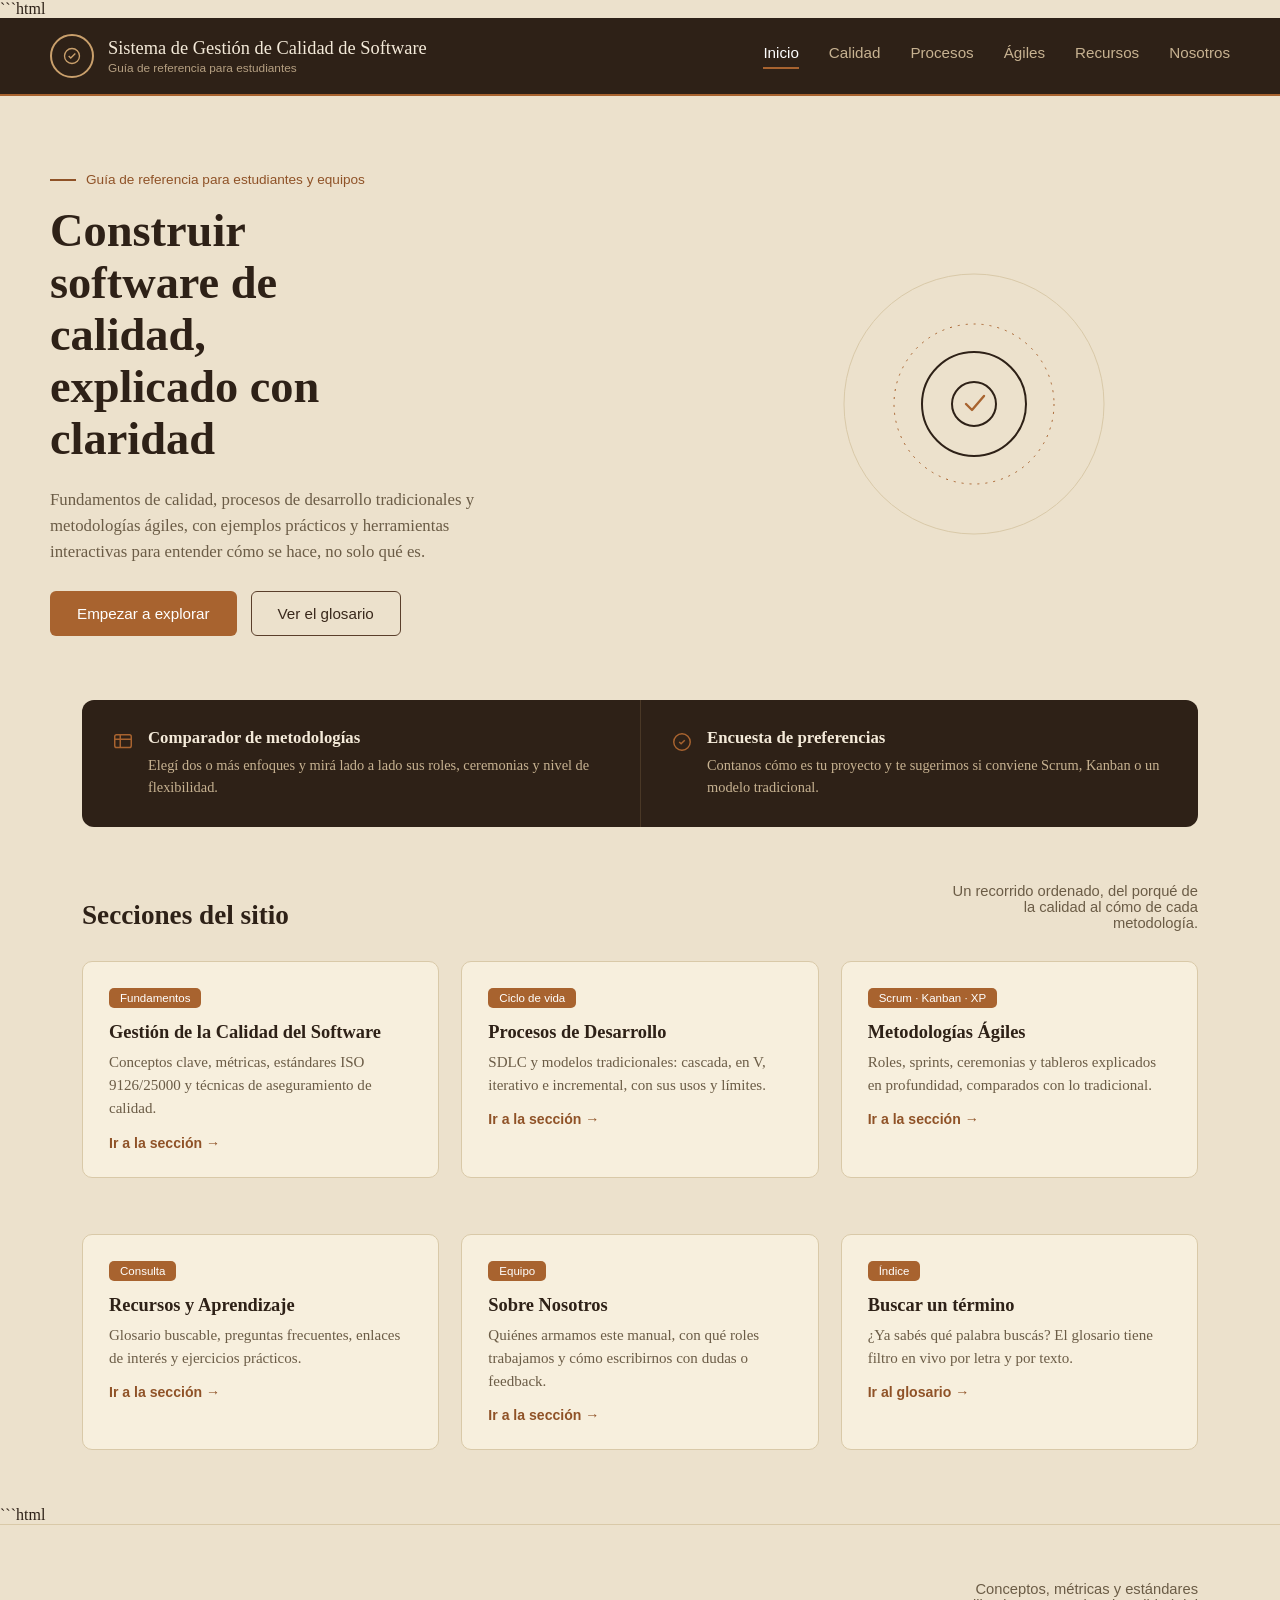
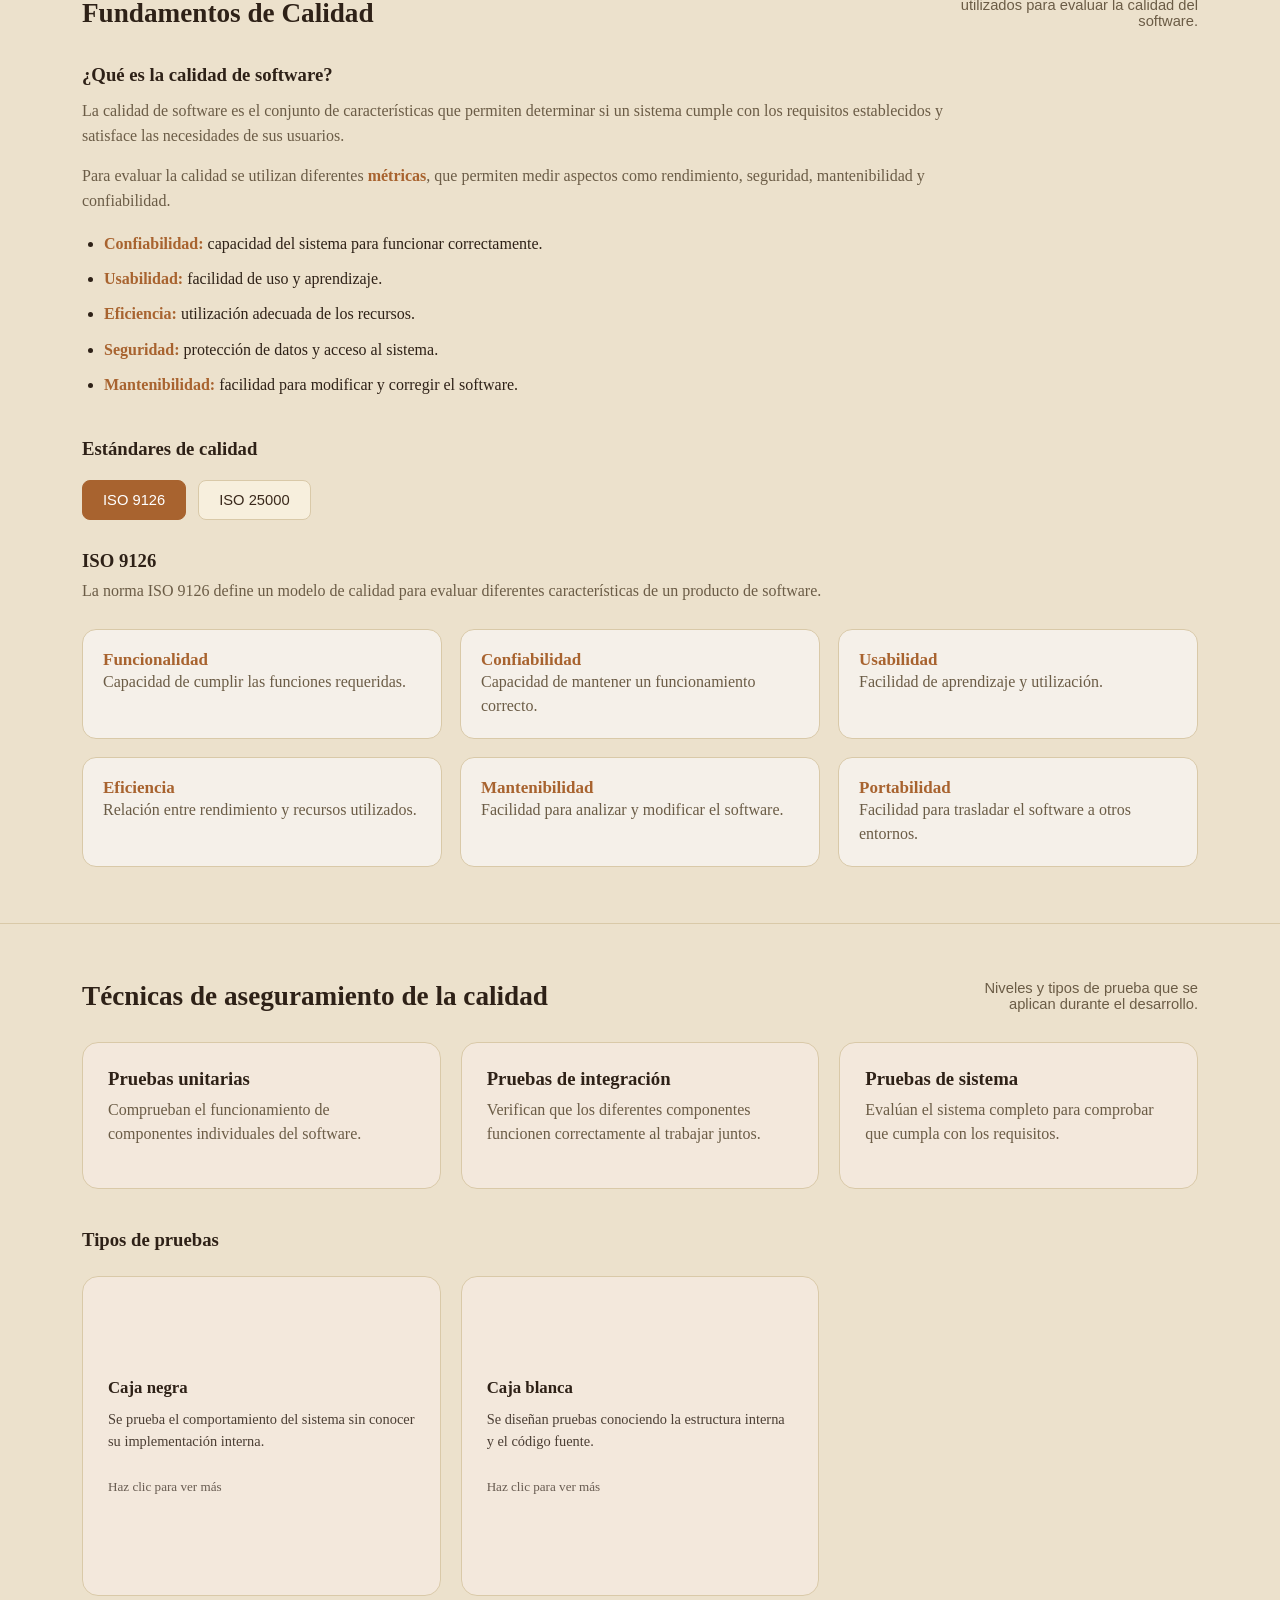
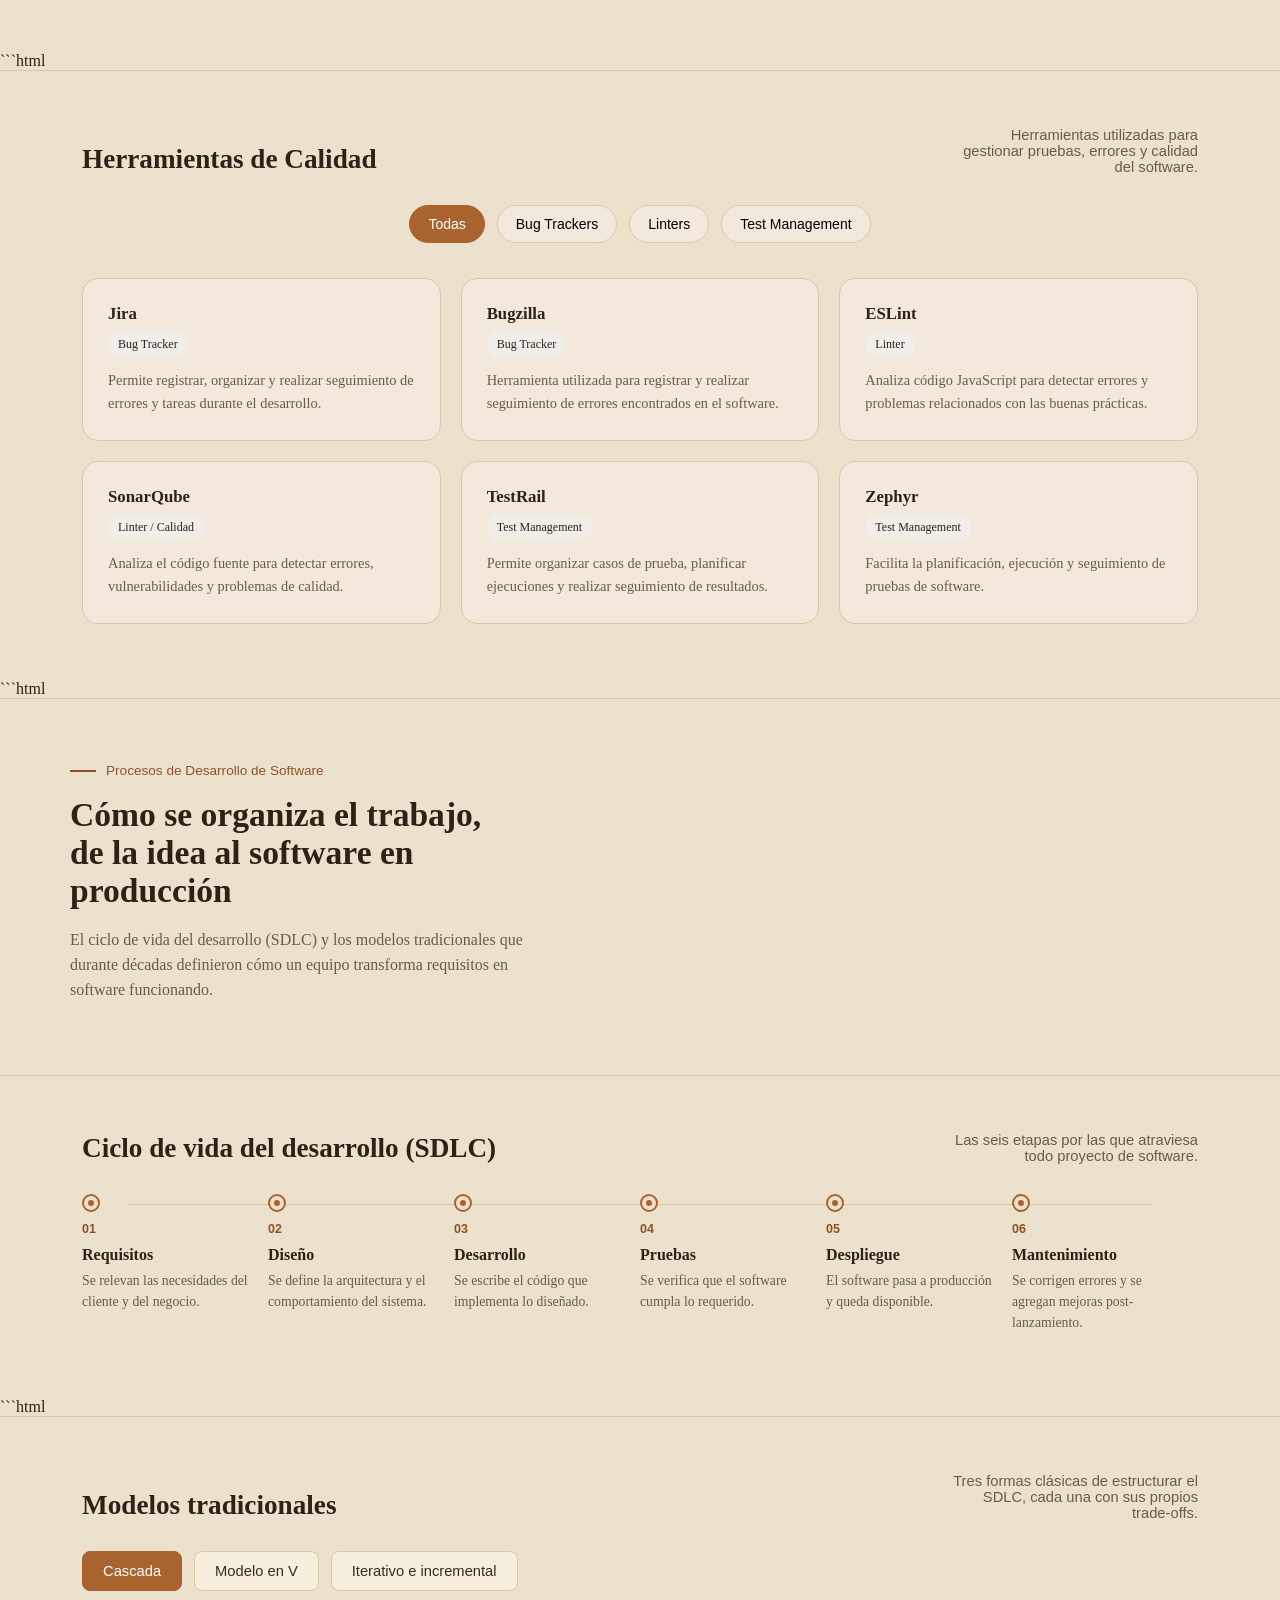
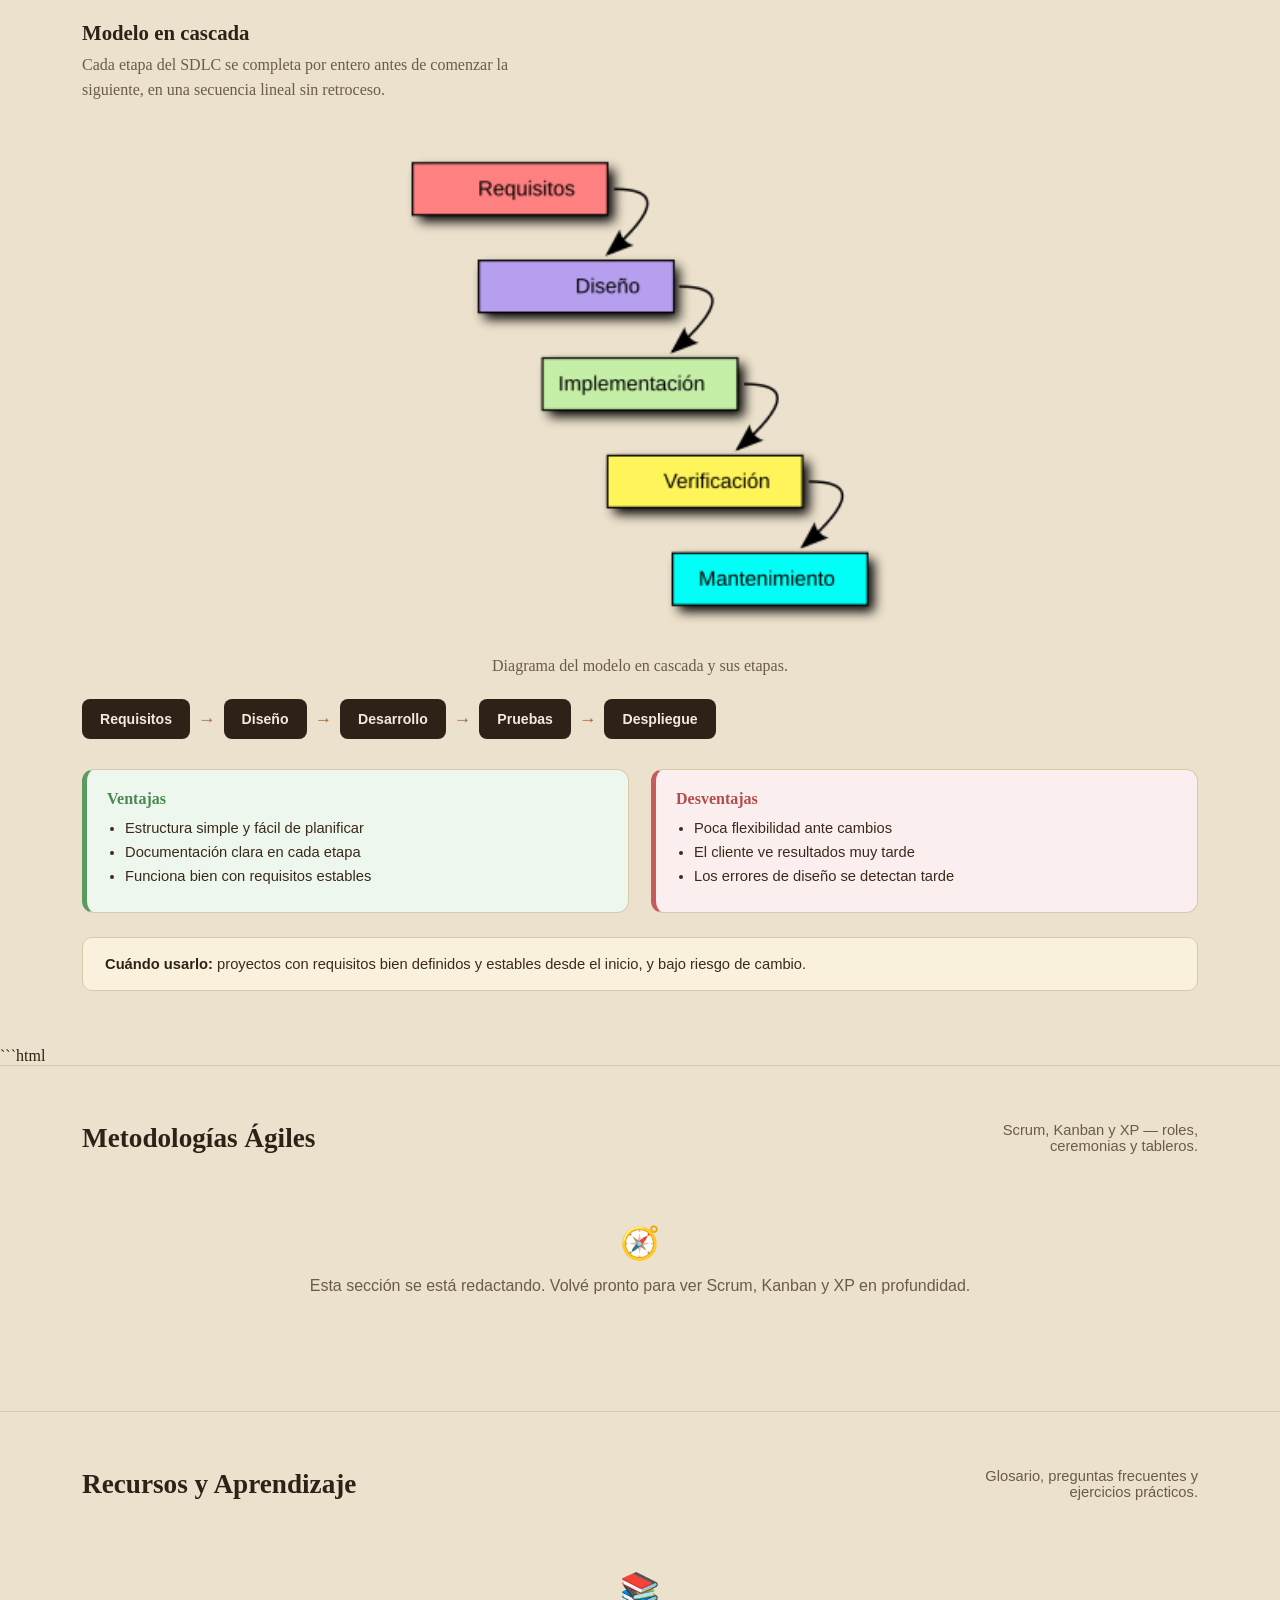
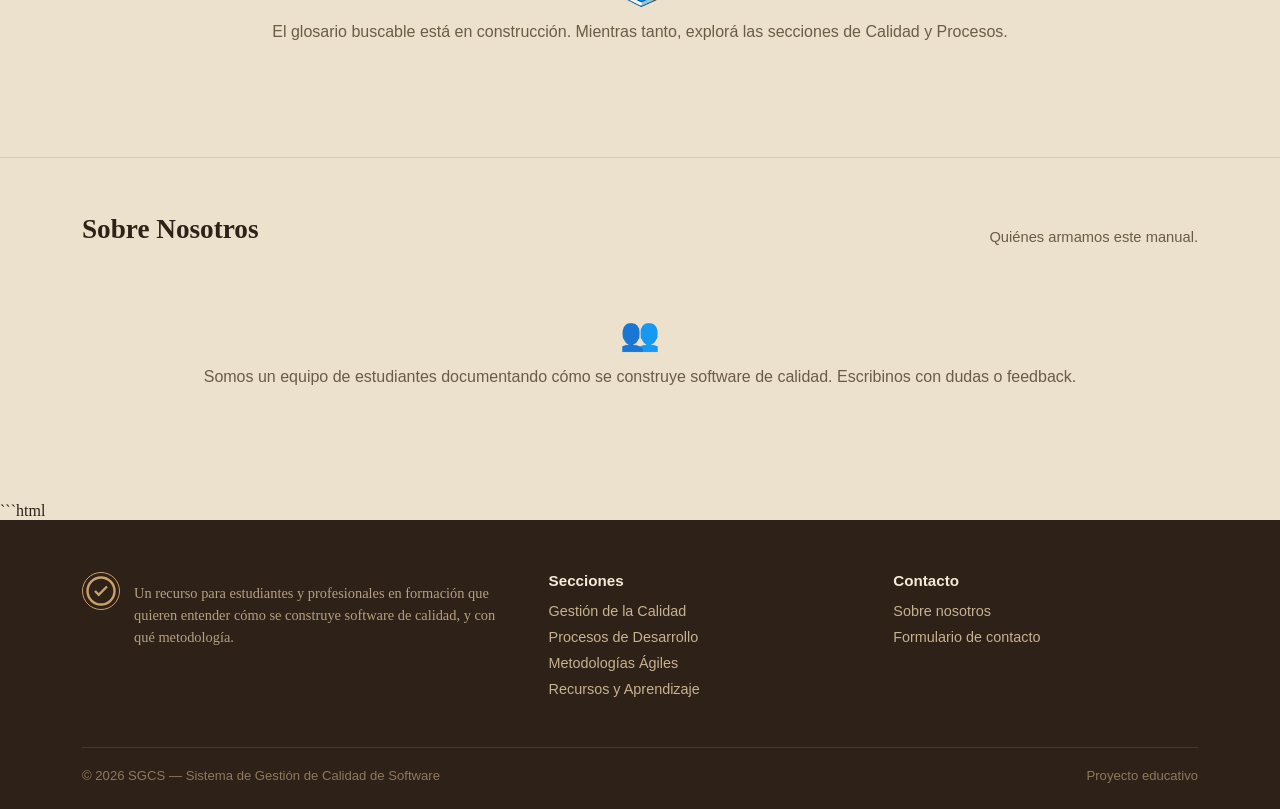
==== commit edb17c1d: "Implement code changes to enhance functionality and improve performance" ====
--- a/Morena Godoy Programadora/index.html
+++ b/Morena Godoy Programadora/index.html
@@ -1,107 +1,181 @@
+```html
 <!DOCTYPE html>
+<!-- Indica que el documento utiliza HTML5. -->
+
 <html lang="es">
+<!-- Indica que el idioma principal de la página es español. -->
+
 <head>
+<!-- Contiene información de configuración de la página. -->
+
 <meta charset="UTF-8">
+<!-- Permite mostrar correctamente tildes, ñ y otros caracteres. -->
+
 <meta name="viewport" content="width=device-width, initial-scale=1, viewport-fit=cover">
+<!-- Adapta el ancho de la página al dispositivo para que sea responsive. -->
+
 <title>Sistema de Gestión de Calidad de Software</title>
+<!-- Define el título que aparece en la pestaña del navegador. -->
+
 <link rel="stylesheet" href="styles.css">
+<!-- Vincula el archivo CSS que define los colores, tamaños, espacios y diseño. -->
+
 </head>
+<!-- Finaliza la configuración del documento. -->
 
 <body>
+<!-- Contiene todo el contenido visible de la página web. -->
+
+
+<!-- ===================== ENCABEZADO Y MENÚ ===================== -->
 
 <header class="site">
+<!-- Crea el encabezado principal del sitio. -->
+
   <div class="wrap header-row">
+  <!-- Organiza el contenido del encabezado en una fila. -->
 
     <div class="brand">
+    <!-- Agrupa el logotipo y el nombre del sitio. -->
+
       <span class="mark">
+      <!-- Contenedor del logotipo. -->
+
         <svg viewBox="0 0 24 24" fill="none" stroke="#caa06c" stroke-width="1.6">
+        <!-- Dibuja un gráfico vectorial con líneas de color dorado. -->
+
           <circle cx="12" cy="12" r="9"/>
+          <!-- Dibuja el círculo exterior del logotipo. -->
+
           <path d="M8 12l2.5 2.5L16 9" stroke="#caa06c"/>
+          <!-- Dibuja una marca de verificación dentro del círculo. -->
+
         </svg>
+        <!-- Finaliza el logotipo SVG. -->
+
       </span>
 
       <div>
         <div class="name">Sistema de Gestión de Calidad de Software</div>
+        <!-- Muestra el nombre principal del sitio. -->
+
         <div class="tag">Guía de referencia para estudiantes</div>
-      </div>
-    </div>
+        <!-- Muestra una descripción breve del sitio. -->
+      </div>
+
+    </div>
+
+
+    <!-- Botón para abrir y cerrar el menú en dispositivos móviles. -->
 
     <button class="burger" id="burgerBtn" aria-label="Abrir menú" aria-expanded="false">
+      <!-- El ID permite que JavaScript encuentre y controle el botón. -->
+
       <span></span>
       <span></span>
       <span></span>
+      <!-- Estas tres líneas forman el ícono de menú hamburguesa. -->
+
     </button>
 
+
+    <!-- Menú de navegación principal. -->
+
     <nav class="primary" id="primaryNav">
+      <!-- Cada enlace lleva a una sección de la misma página. -->
+
       <a href="#inicio">Inicio</a>
       <a href="#calidad">Calidad</a>
       <a href="#procesos">Procesos</a>
       <a href="#agiles">Ágiles</a>
       <a href="#recursos">Recursos</a>
       <a href="#nosotros">Nosotros</a>
+
     </nav>
 
   </div>
+
 </header>
-
-
-<!-- ===================== INICIO ===================== -->
+<!-- Finaliza el encabezado. -->
+
+
+<!-- ===================== SECCIÓN INICIO ===================== -->
 
 <section id="inicio">
+<!-- Identifica la sección inicial para poder acceder a ella desde el menú. -->
 
   <div class="wrap hero">
+  <!-- Contenedor principal de la presentación inicial. -->
 
     <div class="hero-grid">
+    <!-- Organiza la presentación en una cuadrícula de columnas. -->
 
       <div>
 
         <div class="eyebrow sans">
           Guía de referencia para estudiantes y equipos
         </div>
+        <!-- Texto pequeño que introduce el contenido principal. -->
 
         <h1>
           Construir software de calidad, explicado con claridad
         </h1>
+        <!-- Título principal de la página. -->
 
         <p class="lead">
           Fundamentos de calidad, procesos de desarrollo tradicionales y
           metodologías ágiles, con ejemplos prácticos y herramientas
           interactivas para entender cómo se hace, no solo qué es.
         </p>
+        <!-- Explica brevemente el objetivo del sitio. -->
 
         <div class="btn-row">
+        <!-- Agrupa los botones de acceso rápido. -->
+
           <a href="#calidad" class="btn btn-primary">Empezar a explorar</a>
+          <!-- Lleva directamente a la sección de calidad. -->
+
           <a href="#recursos" class="btn btn-ghost">Ver el glosario</a>
-        </div>
-
-      </div>
+          <!-- Lleva a la sección de recursos. -->
+
+        </div>
+
+      </div>
+
+
+      <!-- Ilustración circular decorativa de la portada. -->
 
       <div class="hero-figure">
 
         <div class="orbit">
 
           <svg viewBox="0 0 280 280">
+          <!-- Permite dibujar la ilustración mediante SVG. -->
 
             <circle cx="140" cy="140" r="130"
               fill="none"
               stroke="var(--cream-line)"
               stroke-width="1"/>
+            <!-- Dibuja el círculo exterior. -->
 
             <circle cx="140" cy="140" r="80"
               fill="none"
               stroke="var(--clay)"
               stroke-width="1"
               stroke-dasharray="2 6"/>
+            <!-- Dibuja un círculo interior con línea punteada. -->
 
             <circle cx="140" cy="140" r="52"
               fill="none"
               stroke="var(--brown-900)"
               stroke-width="2"/>
+            <!-- Dibuja otro círculo para crear el efecto de órbitas. -->
 
             <circle cx="140" cy="140" r="22"
               fill="var(--cream-bg)"
               stroke="var(--brown-900)"
               stroke-width="2"/>
+            <!-- Dibuja el círculo central. -->
 
             <path d="M132 140l6 6 12-14"
               fill="none"
@@ -109,6 +183,7 @@
               stroke-width="2.4"
               stroke-linecap="round"
               stroke-linejoin="round"/>
+            <!-- Dibuja una marca de verificación que representa calidad. -->
 
           </svg>
 
@@ -121,133 +196,191 @@
   </div>
 
 
+  <!-- ===================== TARJETAS DESTACADAS ===================== -->
+
   <div class="wrap" style="padding-bottom:56px;">
+  <!-- Contenedor con espacio inferior para separar el contenido. -->
 
     <div class="banner-two" style="margin-bottom:56px;">
+    <!-- Organiza dos bloques destacados en una misma fila. -->
 
       <div class="banner-item">
+      <!-- Primer bloque destacado. -->
 
         <span class="ic">
+          <!-- Contenedor del ícono. -->
+
           <svg viewBox="0 0 24 24" fill="none"
             stroke="currentColor" stroke-width="1.6">
+            <!-- Dibuja un ícono de comparación. -->
+
             <rect x="3" y="4" width="18" height="14" rx="2"/>
+            <!-- Dibuja el contorno de una figura rectangular. -->
+
             <path d="M3 9h18M9 4v14"/>
+            <!-- Agrega líneas que representan una tabla comparativa. -->
+
           </svg>
         </span>
 
         <div>
           <h3>Comparador de metodologías</h3>
+          <!-- Título de la herramienta destacada. -->
+
           <p>
             Elegí dos o más enfoques y mirá lado a lado sus roles,
             ceremonias y nivel de flexibilidad.
           </p>
+          <!-- Describe el objetivo del comparador. -->
         </div>
 
       </div>
 
 
       <div class="banner-item">
+      <!-- Segundo bloque destacado. -->
 
         <span class="ic">
+
           <svg viewBox="0 0 24 24" fill="none"
             stroke="currentColor" stroke-width="1.6">
+            <!-- Dibuja un ícono circular con una marca de verificación. -->
+
             <path d="M9 12l2 2 4-4"/>
             <circle cx="12" cy="12" r="9"/>
+
           </svg>
+
         </span>
 
         <div>
           <h3>Encuesta de preferencias</h3>
+          <!-- Título de la encuesta. -->
+
           <p>
             Contanos cómo es tu proyecto y te sugerimos si conviene
             Scrum, Kanban o un modelo tradicional.
           </p>
-        </div>
-
-      </div>
-
-    </div>
-
+          <!-- Explica para qué serviría la encuesta. -->
+        </div>
+
+      </div>
+
+    </div>
+
+
+    <!-- ===================== ÍNDICE DE SECCIONES ===================== -->
 
     <div class="section-head">
 
       <h2>Secciones del sitio</h2>
+      <!-- Título del índice de contenidos. -->
 
       <div class="side">
         Un recorrido ordenado, del porqué de la calidad al cómo de cada metodología.
       </div>
-
-    </div>
-
+      <!-- Texto complementario del título. -->
+
+    </div>
+
+
+    <!-- Primera fila de tarjetas de navegación. -->
 
     <div class="cards3" style="margin-bottom:56px;">
+    <!-- Organiza tres tarjetas por fila. -->
 
       <div class="card">
         <span class="tag-pill">Fundamentos</span>
+        <!-- Etiqueta que identifica la categoría. -->
+
         <h3>Gestión de la Calidad del Software</h3>
+        <!-- Nombre de la sección. -->
+
         <p>
           Conceptos clave, métricas, estándares ISO 9126/25000
           y técnicas de aseguramiento de calidad.
         </p>
+        <!-- Resumen del contenido. -->
+
         <a class="go" href="#calidad">Ir a la sección →</a>
+        <!-- Enlace para acceder a Calidad. -->
       </div>
 
 
       <div class="card">
         <span class="tag-pill">Ciclo de vida</span>
+
         <h3>Procesos de Desarrollo</h3>
+
         <p>
           SDLC y modelos tradicionales: cascada, en V, iterativo
           e incremental, con sus usos y límites.
         </p>
+
         <a class="go" href="#procesos">Ir a la sección →</a>
+        <!-- Enlace para acceder a Procesos. -->
       </div>
 
 
       <div class="card">
         <span class="tag-pill">Scrum · Kanban · XP</span>
+
         <h3>Metodologías Ágiles</h3>
+
         <p>
           Roles, sprints, ceremonias y tableros explicados en profundidad,
           comparados con lo tradicional.
         </p>
+
         <a class="go" href="#agiles">Ir a la sección →</a>
-      </div>
-
-    </div>
-
+        <!-- Enlace para acceder a Ágiles. -->
+      </div>
+
+    </div>
+
+
+    <!-- Segunda fila de tarjetas de navegación. -->
 
     <div class="cards3">
 
       <div class="card">
         <span class="tag-pill">Consulta</span>
+
         <h3>Recursos y Aprendizaje</h3>
+
         <p>
           Glosario buscable, preguntas frecuentes, enlaces de interés
           y ejercicios prácticos.
         </p>
+
         <a class="go" href="#recursos">Ir a la sección →</a>
       </div>
 
 
       <div class="card">
         <span class="tag-pill">Equipo</span>
+
         <h3>Sobre Nosotros</h3>
+
         <p>
           Quiénes armamos este manual, con qué roles trabajamos
           y cómo escribirnos con dudas o feedback.
         </p>
+
         <a class="go" href="#nosotros">Ir a la sección →</a>
       </div>
 
 
       <div class="card">
         <span class="tag-pill">Índice</span>
+
         <h3>Buscar un término</h3>
+
         <p>
           ¿Ya sabés qué palabra buscás? El glosario tiene filtro
           en vivo por letra y por texto.
         </p>
+
         <a class="go" href="#recursos">Ir al glosario →</a>
       </div>
 
@@ -256,165 +389,178 @@
   </div>
 
 </section>
-
-
-
-<!-- ===================== CALIDAD ===================== -->
+<!-- Finaliza la sección Inicio. -->
+```html
+<!-- ===================== FUNDAMENTOS DE CALIDAD ===================== -->
+
 <section class="block" id="calidad">
-    <div class="wrap">
-
-        <div class="section-head">
-            <h2>Fundamentos de Calidad</h2>
-            <div class="side">
-                Conceptos, métricas y estándares utilizados para evaluar la calidad del software.
-            </div>
-        </div>
-
-        <div class="fundamentos-intro">
-
-            <h3>¿Qué es la calidad de software?</h3>
-
-            <p>
-                La calidad de software es el conjunto de características que
-                permiten determinar si un sistema cumple con los requisitos
-                establecidos y satisface las necesidades de sus usuarios.
-            </p>
-
-            <p>
-                Para evaluar la calidad se utilizan diferentes
-                <strong>métricas</strong>, que permiten medir aspectos como
-                rendimiento, seguridad, mantenibilidad y confiabilidad.
-            </p>
-
-            <ul>
-                <li><strong>Confiabilidad:</strong> capacidad del sistema para funcionar correctamente.</li>
-                <li><strong>Usabilidad:</strong> facilidad de uso y aprendizaje.</li>
-                <li><strong>Eficiencia:</strong> utilización adecuada de los recursos.</li>
-                <li><strong>Seguridad:</strong> protección de datos y acceso al sistema.</li>
-                <li><strong>Mantenibilidad:</strong> facilidad para modificar y corregir el software.</li>
-            </ul>
-
-        </div>
-
-
-        <h3 class="fundamentos-subtitle">Estándares de calidad</h3>
-
-        <!-- TABS -->
-        <div class="tabbar">
-
-            <button class="tab-btn active" data-tab="iso9126">
-                ISO 9126
-            </button>
-
-            <button class="tab-btn" data-tab="iso25000">
-                ISO 25000
-            </button>
-
-        </div>
-
-
-        <!-- ISO 9126 -->
-        <div class="tab-panel active" data-panel="iso9126">
-
-            <h3>ISO 9126</h3>
-
-            <p>
-                La norma ISO 9126 define un modelo de calidad para evaluar
-                diferentes características de un producto de software.
-            </p>
-
-            <div class="iso-grid">
-
-                <div class="iso-card">
-                    <strong>Funcionalidad</strong>
-                    <p>Capacidad de cumplir las funciones requeridas.</p>
-                </div>
-
-                <div class="iso-card">
-                    <strong>Confiabilidad</strong>
-                    <p>Capacidad de mantener un funcionamiento correcto.</p>
-                </div>
-
-                <div class="iso-card">
-                    <strong>Usabilidad</strong>
-                    <p>Facilidad de aprendizaje y utilización.</p>
-                </div>
-
-                <div class="iso-card">
-                    <strong>Eficiencia</strong>
-                    <p>Relación entre rendimiento y recursos utilizados.</p>
-                </div>
-
-                <div class="iso-card">
-                    <strong>Mantenibilidad</strong>
-                    <p>Facilidad para analizar y modificar el software.</p>
-                </div>
-
-                <div class="iso-card">
-                    <strong>Portabilidad</strong>
-                    <p>Facilidad para trasladar el software a otros entornos.</p>
-                </div>
-
-            </div>
-
-        </div>
-
-
-        <!-- ISO 25000 -->
-        <div class="tab-panel" data-panel="iso25000">
-
-            <h3>ISO/IEC 25000</h3>
-
-            <p>
-                La familia ISO/IEC 25000, conocida como SQuaRE,
-                establece un conjunto de normas para especificar,
-                medir y evaluar la calidad de productos de software.
-            </p>
-
-            <div class="iso-grid">
-
-                <div class="iso-card">
-                    <strong>Calidad del producto</strong>
-                    <p>
-                        Permite evaluar las características y propiedades
-                        del software.
-                    </p>
-                </div>
-
-                <div class="iso-card">
-                    <strong>Calidad en uso</strong>
-                    <p>
-                        Analiza el resultado del uso del software
-                        en un contexto determinado.
-                    </p>
-                </div>
-
-                <div class="iso-card">
-                    <strong>Medición</strong>
-                    <p>
-                        Define métodos y métricas para evaluar
-                        diferentes características de calidad.
-                    </p>
-                </div>
-
-                <div class="iso-card">
-                    <strong>Evaluación</strong>
-                    <p>
-                        Permite establecer criterios para determinar
-                        la calidad del producto.
-                    </p>
-                </div>
-
-            </div>
-
-        </div>
-
-    </div>
+<!-- Crea la sección de calidad y le asigna un identificador para la navegación. -->
+
+  <div class="wrap">
+
+    <div class="section-head">
+
+      <h2>Fundamentos de Calidad</h2>
+      <!-- Título de la sección. -->
+
+      <div class="side">
+        Conceptos, métricas y estándares utilizados para evaluar la calidad del software.
+      </div>
+      <!-- Describe qué información se explica. -->
+
+    </div>
+
+
+    <div class="fundamentos-intro">
+    <!-- Agrupa la explicación inicial de calidad. -->
+
+      <h3>¿Qué es la calidad de software?</h3>
+
+      <p>
+        La calidad de software es el conjunto de características que
+        permiten determinar si un sistema cumple con los requisitos
+        establecidos y satisface las necesidades de sus usuarios.
+      </p>
+      <!-- Define el concepto de calidad del software. -->
+
+      <p>
+        Para evaluar la calidad se utilizan diferentes
+        <strong>métricas</strong>, que permiten medir aspectos como
+        rendimiento, seguridad, mantenibilidad y confiabilidad.
+      </p>
+      <!-- Explica para qué sirven las métricas. -->
+
+      <ul>
+      <!-- Lista las características importantes de calidad. -->
+
+        <li><strong>Confiabilidad:</strong> capacidad del sistema para funcionar correctamente.</li>
+        <li><strong>Usabilidad:</strong> facilidad de uso y aprendizaje.</li>
+        <li><strong>Eficiencia:</strong> utilización adecuada de los recursos.</li>
+        <li><strong>Seguridad:</strong> protección de datos y acceso al sistema.</li>
+        <li><strong>Mantenibilidad:</strong> facilidad para modificar y corregir el software.</li>
+
+      </ul>
+
+    </div>
+
+
+    <h3 class="fundamentos-subtitle">Estándares de calidad</h3>
+    <!-- Introduce las normas de calidad que se explican a continuación. -->
+
+
+    <!-- Pestañas para cambiar entre las normas ISO. -->
+
+    <div class="tabbar">
+
+      <button class="tab-btn active" data-tab="iso9126">
+        ISO 9126
+      </button>
+      <!-- Botón que permite mostrar el contenido de ISO 9126. -->
+
+      <button class="tab-btn" data-tab="iso25000">
+        ISO 25000
+      </button>
+      <!-- Botón que permite mostrar el contenido de ISO 25000. -->
+
+    </div>
+
+
+    <!-- Contenido correspondiente a ISO 9126. -->
+
+    <div class="tab-panel active" data-panel="iso9126">
+
+      <h3>ISO 9126</h3>
+
+      <p>
+        La norma ISO 9126 define un modelo de calidad para evaluar
+        diferentes características de un producto de software.
+      </p>
+
+      <div class="iso-grid">
+      <!-- Organiza las características en tarjetas. -->
+
+        <div class="iso-card">
+          <strong>Funcionalidad</strong>
+          <p>Capacidad de cumplir las funciones requeridas.</p>
+        </div>
+
+        <div class="iso-card">
+          <strong>Confiabilidad</strong>
+          <p>Capacidad de mantener un funcionamiento correcto.</p>
+        </div>
+
+        <div class="iso-card">
+          <strong>Usabilidad</strong>
+          <p>Facilidad de aprendizaje y utilización.</p>
+        </div>
+
+        <div class="iso-card">
+          <strong>Eficiencia</strong>
+          <p>Relación entre rendimiento y recursos utilizados.</p>
+        </div>
+
+        <div class="iso-card">
+          <strong>Mantenibilidad</strong>
+          <p>Facilidad para analizar y modificar el software.</p>
+        </div>
+
+        <div class="iso-card">
+          <strong>Portabilidad</strong>
+          <p>Facilidad para trasladar el software a otros entornos.</p>
+        </div>
+
+      </div>
+
+    </div>
+
+
+    <!-- Contenido correspondiente a ISO 25000. -->
+
+    <div class="tab-panel" data-panel="iso25000">
+
+      <h3>ISO/IEC 25000</h3>
+
+      <p>
+        La familia ISO/IEC 25000, conocida como SQuaRE,
+        establece un conjunto de normas para especificar,
+        medir y evaluar la calidad de productos de software.
+      </p>
+
+      <div class="iso-grid">
+
+        <div class="iso-card">
+          <strong>Calidad del producto</strong>
+          <p>Permite evaluar las características y propiedades del software.</p>
+        </div>
+
+        <div class="iso-card">
+          <strong>Calidad en uso</strong>
+          <p>Analiza el resultado del uso del software en un contexto determinado.</p>
+        </div>
+
+        <div class="iso-card">
+          <strong>Medición</strong>
+          <p>Define métodos y métricas para evaluar diferentes características.</p>
+        </div>
+
+        <div class="iso-card">
+          <strong>Evaluación</strong>
+          <p>Permite establecer criterios para determinar la calidad del producto.</p>
+        </div>
+
+      </div>
+
+    </div>
+
+  </div>
+
 </section>
 
-<!-- ===================== PRUEBAS ===================== -->
+
+<!-- ===================== TÉCNICAS DE ASEGURAMIENTO ===================== -->
 
 <section class="block">
+<!-- Agrupa el contenido relacionado con las pruebas de software. -->
 
   <div class="wrap">
 
@@ -429,231 +575,252 @@
     </div>
 
 
-<div class="testing-grid">
-
-    <div class="test-card">
+    <!-- Tarjetas que explican los niveles de prueba. -->
+
+    <div class="testing-grid">
+
+      <div class="test-card">
         <h3>Pruebas unitarias</h3>
-        <p>
-            Comprueban el funcionamiento de componentes individuales
-            del software.
-        </p>
-    </div>
-
-    <div class="test-card">
+        <p>Comprueban el funcionamiento de componentes individuales del software.</p>
+      </div>
+
+      <div class="test-card">
         <h3>Pruebas de integración</h3>
-        <p>
-            Verifican que los diferentes componentes funcionen
-            correctamente al trabajar juntos.
-        </p>
-    </div>
-
-    <div class="test-card">
+        <p>Verifican que los diferentes componentes funcionen correctamente al trabajar juntos.</p>
+      </div>
+
+      <div class="test-card">
         <h3>Pruebas de sistema</h3>
-        <p>
-            Evalúan el sistema completo para comprobar que cumpla
-            con los requisitos establecidos.
-        </p>
-    </div>
-
-</div>
-
-
-<h3 class="testing-subtitle">Tipos de pruebas</h3>
-
-<div class="testing-grid">
-
-    <!-- CAJA NEGRA -->
-    <div class="flip-card" tabindex="0">
+        <p>Evalúan el sistema completo para comprobar que cumpla con los requisitos.</p>
+      </div>
+
+    </div>
+
+
+    <h3 class="testing-subtitle">Tipos de pruebas</h3>
+    <!-- Presenta dos técnicas para probar el software. -->
+
+
+    <div class="testing-grid">
+    <!-- Organiza las tarjetas de caja negra y caja blanca. -->
+
+
+      <!-- TARJETA INTERACTIVA: CAJA NEGRA -->
+
+      <div class="flip-card" tabindex="0">
+      <!-- tabindex permite que la tarjeta pueda recibir el foco del teclado. -->
 
         <div class="flip-front">
-            <h3>Caja negra</h3>
-            <p>
-                Se prueba el comportamiento del sistema sin conocer
-                su implementación interna.
-            </p>
-            <span>Haz clic para ver más</span>
+        <!-- Cara frontal que se muestra inicialmente. -->
+
+          <h3>Caja negra</h3>
+
+          <p>Se prueba el comportamiento del sistema sin conocer su implementación interna.</p>
+
+          <span>Haz clic para ver más</span>
+          <!-- Indica al usuario que puede interactuar con la tarjeta. -->
+
         </div>
 
         <div class="flip-back">
-            <h3>Caja negra</h3>
-            <p>
-                También llamada prueba funcional. Se analizan las
-                entradas y salidas del sistema sin revisar su código.
-            </p>
-
-            <ul>
-                <li>No es necesario conocer el código.</li>
-                <li>Se analizan entradas y salidas.</li>
-                <li>Comprueba el comportamiento esperado.</li>
-            </ul>
-
-            <span>Haz clic para volver</span>
-        </div>
-
-    </div>
-
-
-    <!-- CAJA BLANCA -->
-    <div class="flip-card" tabindex="0">
+        <!-- Cara posterior con información ampliada. -->
+
+          <h3>Caja negra</h3>
+
+          <p>También llamada prueba funcional. Se analizan las entradas y salidas del sistema sin revisar su código.</p>
+
+          <ul>
+            <li>No es necesario conocer el código.</li>
+            <li>Se analizan entradas y salidas.</li>
+            <li>Comprueba el comportamiento esperado.</li>
+          </ul>
+
+          <span>Haz clic para volver</span>
+
+        </div>
+
+      </div>
+
+
+      <!-- TARJETA INTERACTIVA: CAJA BLANCA -->
+
+      <div class="flip-card" tabindex="0">
 
         <div class="flip-front">
-            <h3>Caja blanca</h3>
-            <p>
-                Se diseñan pruebas conociendo la estructura interna
-                y el código fuente.
-            </p>
-            <span>Haz clic para ver más</span>
+        <!-- Cara frontal de la tarjeta. -->
+
+          <h3>Caja blanca</h3>
+
+          <p>Se diseñan pruebas conociendo la estructura interna y el código fuente.</p>
+
+          <span>Haz clic para ver más</span>
+
         </div>
 
         <div class="flip-back">
-            <h3>Caja blanca</h3>
-            <p>
-                También llamada prueba estructural. Se analiza el
-                código y los diferentes caminos que puede recorrer.
-            </p>
-
-            <ul>
-                <li>Se conoce el código fuente.</li>
-                <li>Se analizan ramas y caminos.</li>
-                <li>Permite comprobar la estructura interna.</li>
-            </ul>
-
-            <span>Haz clic para volver</span>
-        </div>
-
-    </div>
-
-</div>
+        <!-- Cara posterior con la explicación ampliada. -->
+
+          <h3>Caja blanca</h3>
+
+          <p>También llamada prueba estructural. Se analiza el código y los diferentes caminos que puede recorrer.</p>
+
+          <ul>
+            <li>Se conoce el código fuente.</li>
+            <li>Se analizan ramas y caminos.</li>
+            <li>Permite comprobar la estructura interna.</li>
+          </ul>
+
+          <span>Haz clic para volver</span>
+
+        </div>
+
+      </div>
+
+    </div>
+
+  </div>
+
 </section>
-
-
-
-<!-- ===================== HERRAMIENTAS ===================== -->
+```html
+<!-- ===================== HERRAMIENTAS DE CALIDAD ===================== -->
+
 <section class="block" id="herramientas">
-    <div class="wrap">
-
-        <div class="section-head">
-            <h2>Herramientas de Calidad</h2>
-            <div class="side">
-                Herramientas utilizadas para gestionar pruebas, errores y calidad del software.
-            </div>
-        </div>
-
-        <!-- BOTONES DE FILTRO -->
-        <div class="tool-filters">
-            <button class="tool-filter active" data-filter="todos">
-                Todas
-            </button>
-
-            <button class="tool-filter" data-filter="bug">
-                Bug Trackers
-            </button>
-
-            <button class="tool-filter" data-filter="linter">
-               Linters
-            </button>
-
-            <button class="tool-filter" data-filter="test">
-                Test Management
-            </button>
-        </div>
-
-
-        <!-- GRILLA DE HERRAMIENTAS -->
-        <div class="tools-grid" id="toolsGrid">
-
-            <div class="tool-card" data-category="bug">
-                <h3>Jira</h3>
-                <span class="tool-category">Bug Tracker</span>
-                <p>
-                    Permite registrar, organizar y realizar seguimiento
-                    de errores y tareas durante el desarrollo.
-                </p>
-            </div>
-
-
-            <div class="tool-card" data-category="bug">
-                <h3>Bugzilla</h3>
-                <span class="tool-category">Bug Tracker</span>
-                <p>
-                    Herramienta utilizada para registrar y realizar
-                    seguimiento de errores encontrados en el software.
-                </p>
-            </div>
-
-
-            <div class="tool-card" data-category="linter">
-                <h3>ESLint</h3>
-                <span class="tool-category">Linter</span>
-                <p>
-                    Analiza código JavaScript para detectar errores
-                    y problemas relacionados con las buenas prácticas.
-                </p>
-            </div>
-
-
-            <div class="tool-card" data-category="linter">
-                <h3>SonarQube</h3>
-                <span class="tool-category">Linter / Calidad</span>
-                <p>
-                    Analiza el código fuente para detectar errores,
-                    vulnerabilidades y problemas de calidad.
-                </p>
-            </div>
-
-
-            <div class="tool-card" data-category="test">
-                <h3>TestRail</h3>
-                <span class="tool-category">Test Management</span>
-                <p>
-                    Permite organizar casos de prueba, planificar
-                    ejecuciones y realizar seguimiento de resultados.
-                </p>
-            </div>
-
-
-            <div class="tool-card" data-category="test">
-                <h3>Zephyr</h3>
-                <span class="tool-category">Test Management</span>
-                <p>
-                    Facilita la planificación, ejecución y seguimiento
-                    de pruebas de software.
-                </p>
-            </div>
-
-        </div>
-
-    </div>
+<!-- Sección que presenta herramientas utilizadas para mejorar la calidad. -->
+
+  <div class="wrap">
+
+    <div class="section-head">
+
+      <h2>Herramientas de Calidad</h2>
+
+      <div class="side">
+        Herramientas utilizadas para gestionar pruebas, errores y calidad del software.
+      </div>
+
+    </div>
+
+
+    <!-- Botones para filtrar las herramientas por categoría. -->
+
+    <div class="tool-filters">
+
+      <button class="tool-filter active" data-filter="todos">
+        Todas
+      </button>
+      <!-- Muestra todas las herramientas. -->
+
+      <button class="tool-filter" data-filter="bug">
+        Bug Trackers
+      </button>
+      <!-- Filtra las herramientas para seguimiento de errores. -->
+
+      <button class="tool-filter" data-filter="linter">
+        Linters
+      </button>
+      <!-- Filtra las herramientas que analizan el código. -->
+
+      <button class="tool-filter" data-filter="test">
+        Test Management
+      </button>
+      <!-- Filtra las herramientas para administrar pruebas. -->
+
+    </div>
+
+
+    <!-- Cuadrícula donde se muestran las tarjetas de herramientas. -->
+
+    <div class="tools-grid" id="toolsGrid">
+    <!-- JavaScript puede localizar esta cuadrícula mediante su ID. -->
+
+      <div class="tool-card" data-category="bug">
+      <!-- data-category indica que Jira pertenece a la categoría bug. -->
+
+        <h3>Jira</h3>
+        <span class="tool-category">Bug Tracker</span>
+        <p>Permite registrar, organizar y realizar seguimiento de errores y tareas durante el desarrollo.</p>
+
+      </div>
+
+      <div class="tool-card" data-category="bug">
+
+        <h3>Bugzilla</h3>
+        <span class="tool-category">Bug Tracker</span>
+        <p>Herramienta utilizada para registrar y realizar seguimiento de errores encontrados en el software.</p>
+
+      </div>
+
+      <div class="tool-card" data-category="linter">
+
+        <h3>ESLint</h3>
+        <span class="tool-category">Linter</span>
+        <p>Analiza código JavaScript para detectar errores y problemas relacionados con las buenas prácticas.</p>
+
+      </div>
+
+      <div class="tool-card" data-category="linter">
+
+        <h3>SonarQube</h3>
+        <span class="tool-category">Linter / Calidad</span>
+        <p>Analiza el código fuente para detectar errores, vulnerabilidades y problemas de calidad.</p>
+
+      </div>
+
+      <div class="tool-card" data-category="test">
+
+        <h3>TestRail</h3>
+        <span class="tool-category">Test Management</span>
+        <p>Permite organizar casos de prueba, planificar ejecuciones y realizar seguimiento de resultados.</p>
+
+      </div>
+
+      <div class="tool-card" data-category="test">
+
+        <h3>Zephyr</h3>
+        <span class="tool-category">Test Management</span>
+        <p>Facilita la planificación, ejecución y seguimiento de pruebas de software.</p>
+
+      </div>
+
+    </div>
+
+  </div>
+
 </section>
-<!-- ===================== PROCESOS ===================== -->
+```html
+<!-- ===================== PROCESOS DE DESARROLLO ===================== -->
 
 <section id="procesos" class="block" style="padding-top:0;">
+<!-- Identifica la sección de procesos y aplica un espacio superior de cero. -->
 
   <div class="wrap" style="padding:64px 20px 0;">
+  <!-- Centra el contenido y agrega espacios internos. -->
 
     <div class="eyebrow sans">
       Procesos de Desarrollo de Software
     </div>
+    <!-- Texto introductorio de la sección. -->
 
     <h2 style="font-size:2.1rem; max-width:26ch; margin-bottom:18px;">
       Cómo se organiza el trabajo, de la idea al software en producción
     </h2>
+    <!-- Título principal de procesos. -->
 
     <p style="max-width:62ch;">
       El ciclo de vida del desarrollo (SDLC) y los modelos tradicionales
       que durante décadas definieron cómo un equipo transforma requisitos
       en software funcionando.
     </p>
+    <!-- Resume el tema de la sección. -->
 
   </div>
 
 </section>
 
 
-
-<!-- ===================== SDLC ===================== -->
+<!-- ===================== CICLO DE VIDA SDLC ===================== -->
 
 <section class="block">
+<!-- Presenta las etapas del ciclo de vida del software. -->
 
   <div class="wrap">
 
@@ -669,121 +836,85 @@
 
 
     <div class="timeline" id="sdlcTimeline">
-
-
-      <!-- ETAPA 1 -->
+    <!-- Contenedor de la línea de tiempo de las etapas. -->
+
+
+      <!-- ETAPA 1: REQUISITOS -->
 
       <div class="tl-step" tabindex="0">
-
         <div class="tl-dot"></div>
+        <!-- Punto visual que marca la etapa en la línea de tiempo. -->
 
         <div class="tl-num">01</div>
+        <!-- Número de la etapa. -->
 
         <h4>Requisitos</h4>
-
-        <p>
-          Se relevan las necesidades del cliente y del negocio.
-        </p>
-
-      </div>
-
-
-      <!-- ETAPA 2 -->
+        <!-- Nombre de la etapa. -->
+
+        <p>Se relevan las necesidades del cliente y del negocio.</p>
+        <!-- Explica qué se hace durante la etapa. -->
+      </div>
+
+
+      <!-- ETAPA 2: DISEÑO -->
 
       <div class="tl-step" tabindex="0">
-
         <div class="tl-dot"></div>
-
         <div class="tl-num">02</div>
-
         <h4>Diseño</h4>
-
-        <p>
-          Se define la arquitectura y el comportamiento del sistema.
-        </p>
-
-      </div>
-
-
-      <!-- ETAPA 3 -->
+        <p>Se define la arquitectura y el comportamiento del sistema.</p>
+      </div>
+
+
+      <!-- ETAPA 3: DESARROLLO -->
 
       <div class="tl-step" tabindex="0">
-
         <div class="tl-dot"></div>
-
         <div class="tl-num">03</div>
-
         <h4>Desarrollo</h4>
-
-        <p>
-          Se escribe el código que implementa lo diseñado.
-        </p>
-
-      </div>
-
-
-      <!-- ETAPA 4 -->
+        <p>Se escribe el código que implementa lo diseñado.</p>
+      </div>
+
+
+      <!-- ETAPA 4: PRUEBAS -->
 
       <div class="tl-step" tabindex="0">
-
         <div class="tl-dot"></div>
-
         <div class="tl-num">04</div>
-
         <h4>Pruebas</h4>
-
-        <p>
-          Se verifica que el software cumpla lo requerido.
-        </p>
-
-      </div>
-
-
-      <!-- ETAPA 5 -->
+        <p>Se verifica que el software cumpla lo requerido.</p>
+      </div>
+
+
+      <!-- ETAPA 5: DESPLIEGUE -->
 
       <div class="tl-step" tabindex="0">
-
         <div class="tl-dot"></div>
-
         <div class="tl-num">05</div>
-
         <h4>Despliegue</h4>
-
-        <p>
-          El software pasa a producción y queda disponible.
-        </p>
-
-      </div>
-
-
-      <!-- ETAPA 6 -->
+        <p>El software pasa a producción y queda disponible.</p>
+      </div>
+
+
+      <!-- ETAPA 6: MANTENIMIENTO -->
 
       <div class="tl-step" tabindex="0">
-
         <div class="tl-dot"></div>
-
         <div class="tl-num">06</div>
-
         <h4>Mantenimiento</h4>
-
-        <p>
-          Se corrigen errores y se agregan mejoras post-lanzamiento.
-        </p>
-
-      </div>
-
+        <p>Se corrigen errores y se agregan mejoras post-lanzamiento.</p>
+      </div>
 
     </div>
 
   </div>
 
 </section>
-
-
-
+```html
 <!-- ===================== MODELOS TRADICIONALES ===================== -->
 
 <section class="block">
+<!-- Agrupa la explicación de los modelos de desarrollo tradicionales. -->
 
   <div class="wrap">
 
@@ -792,90 +923,89 @@
       <h2>Modelos tradicionales</h2>
 
       <div class="side">
-        Tres formas clásicas de estructurar el SDLC,
-        cada una con sus propios trade-offs.
-      </div>
-
-    </div>
-
+        Tres formas clásicas de estructurar el SDLC, cada una con sus propios trade-offs.
+      </div>
+
+    </div>
+
+
+    <!-- Pestañas para elegir qué modelo se quiere consultar. -->
 
     <div class="tabbar">
 
-      <button class="tab-btn active" data-tab2="cascada">
-        Cascada
-      </button>
-
-      <button class="tab-btn" data-tab2="ve">
-        Modelo en V
-      </button>
-
-      <button class="tab-btn" data-tab2="iterativo">
-        Iterativo e incremental
-      </button>
-
-    </div>
-
-
-    <!-- CASCADA -->
+      <button class="tab-btn active" data-tab2="cascada">Cascada</button>
+      <!-- Muestra el panel del modelo en cascada. -->
+
+      <button class="tab-btn" data-tab2="ve">Modelo en V</button>
+      <!-- Muestra el panel del modelo en V. -->
+
+      <button class="tab-btn" data-tab2="iterativo">Iterativo e incremental</button>
+      <!-- Muestra el panel del modelo iterativo e incremental. -->
+
+    </div>
+
+
+    <!-- ===================== MODELO EN CASCADA ===================== -->
 
     <div class="tab-panel active" data-panel2="cascada">
-      <h3 style="font-size:1.3rem; margin-bottom:8px;">
-        Modelo en cascada
-      </h3>
+    <!-- Contenido asociado al botón Cascada. -->
+
+      <h3 style="font-size:1.3rem; margin-bottom:8px;">Modelo en cascada</h3>
 
       <p style="max-width:60ch; margin-bottom:22px;">
         Cada etapa del SDLC se completa por entero antes de comenzar
         la siguiente, en una secuencia lineal sin retroceso.
       </p>
+      <!-- Explica el funcionamiento del modelo. -->
+
       <div class="modelo-imagen">
-         <img src="imagenes/Modelo_de_desarrollo_en_cascada_-es.svg.webp" alt="Diagrama del modelo en cascada">
-    <p>Diagrama del modelo en cascada y sus etapas.</p>
-</div>
+      <!-- Contenedor de la imagen y su descripción. -->
+
+        <img src="imagenes/Modelo_de_desarrollo_en_cascada_-es.svg.webp" alt="Diagrama del modelo en cascada">
+        <!-- Carga la imagen guardada en la carpeta imagenes. -->
+
+        <p>Diagrama del modelo en cascada y sus etapas.</p>
+        <!-- Texto descriptivo de la imagen. -->
+
+      </div>
+
 
       <div class="chip-row">
+      <!-- Representa visualmente la secuencia de las etapas. -->
 
         <div class="chip">Requisitos</div>
         <span class="chip-arrow">→</span>
-
         <div class="chip">Diseño</div>
         <span class="chip-arrow">→</span>
-
         <div class="chip">Desarrollo</div>
         <span class="chip-arrow">→</span>
-
         <div class="chip">Pruebas</div>
         <span class="chip-arrow">→</span>
-
         <div class="chip">Despliegue</div>
 
       </div>
 
 
+      <!-- Comparación de ventajas y desventajas. -->
+
       <div class="two-col">
 
         <div class="panel-box good">
-
           <h4>Ventajas</h4>
-
           <ul>
             <li>Estructura simple y fácil de planificar</li>
             <li>Documentación clara en cada etapa</li>
             <li>Funciona bien con requisitos estables</li>
           </ul>
-
-        </div>
-
+        </div>
 
         <div class="panel-box bad">
-
           <h4>Desventajas</h4>
-
           <ul>
             <li>Poca flexibilidad ante cambios</li>
             <li>El cliente ve resultados muy tarde</li>
             <li>Los errores de diseño se detectan tarde</li>
           </ul>
-
         </div>
 
       </div>
@@ -886,18 +1016,17 @@
         proyectos con requisitos bien definidos y estables desde el inicio,
         y bajo riesgo de cambio.
       </div>
-
-    </div>
-
-
-
-    <!-- MODELO EN V -->
+      <!-- Destaca los casos en los que conviene utilizar el modelo. -->
+
+    </div>
+
+
+    <!-- ===================== MODELO EN V ===================== -->
 
     <div class="tab-panel" data-panel2="ve">
-
-      <h3 style="font-size:1.3rem; margin-bottom:8px;">
-        Modelo en V
-      </h3>
+    <!-- Panel que se muestra al seleccionar Modelo en V. -->
+
+      <h3 style="font-size:1.3rem; margin-bottom:8px;">Modelo en V</h3>
 
       <p style="max-width:60ch; margin-bottom:22px;">
         Extiende la cascada asociando cada etapa de desarrollo con
@@ -905,27 +1034,23 @@
       </p>
 
       <div class="modelo-imagen">
-    <img src="imagenes/132775081_1659326142121.png" alt="Diagrama del modelo en V">
-    <p>Diagrama del modelo en V y la relación entre desarrollo y pruebas.</p>
-</div>
+
+        <img src="imagenes/132775081_1659326142121.png" alt="Diagrama del modelo en V">
+        <!-- Carga la imagen del modelo en V. -->
+
+        <p>Diagrama del modelo en V y la relación entre desarrollo y pruebas.</p>
+
+      </div>
+
 
       <div class="chip-row">
-
-        <div class="chip">
-          Requisitos ↔ Pruebas de aceptación
-        </div>
-
+      <!-- Muestra las relaciones entre desarrollo y pruebas. -->
+
+        <div class="chip">Requisitos ↔ Pruebas de aceptación</div>
         <span class="chip-arrow">·</span>
-
-        <div class="chip">
-          Diseño ↔ Pruebas de sistema
-        </div>
-
+        <div class="chip">Diseño ↔ Pruebas de sistema</div>
         <span class="chip-arrow">·</span>
-
-        <div class="chip">
-          Código ↔ Pruebas unitarias
-        </div>
+        <div class="chip">Código ↔ Pruebas unitarias</div>
 
       </div>
 
@@ -933,52 +1058,41 @@
       <div class="two-col">
 
         <div class="panel-box good">
-
           <h4>Ventajas</h4>
-
           <ul>
             <li>La verificación se planifica desde el inicio</li>
             <li>Detecta errores de diseño más temprano</li>
             <li>Buena trazabilidad entre requisito y prueba</li>
           </ul>
-
-        </div>
-
+        </div>
 
         <div class="panel-box bad">
-
           <h4>Desventajas</h4>
-
           <ul>
             <li>Sigue siendo rígido ante cambios</li>
             <li>Poco espacio para prototipado temprano</li>
             <li>Requiere requisitos muy detallados</li>
           </ul>
-
         </div>
 
       </div>
 
 
       <div class="note-box">
-
         <b>Cuándo usarlo:</b>
         proyectos donde la confiabilidad es crítica
         (sistemas médicos, aeroespaciales) y el costo de un error es alto.
-
-      </div>
-
-    </div>
-
-
-
-    <!-- ITERATIVO E INCREMENTAL -->
+      </div>
+
+    </div>
+
+
+    <!-- ===================== MODELO ITERATIVO E INCREMENTAL ===================== -->
 
     <div class="tab-panel" data-panel2="iterativo">
-
-      <h3 style="font-size:1.3rem; margin-bottom:8px;">
-        Modelo iterativo e incremental
-      </h3>
+    <!-- Panel que se muestra al seleccionar Iterativo e incremental. -->
+
+      <h3 style="font-size:1.3rem; margin-bottom:8px;">Modelo iterativo e incremental</h3>
 
       <p style="max-width:60ch; margin-bottom:22px;">
         El sistema se construye en ciclos sucesivos, cada uno agregando
@@ -986,21 +1100,24 @@
       </p>
 
       <div class="modelo-imagen">
-    <img src="imagenes/ciclo_vida_proyecto_general.webp" alt="Diagrama del modelo iterativo e incremental">
-    <p>Diagrama del desarrollo iterativo e incremental.</p>
-</div>
+
+        <img src="imagenes/ciclo_vida_proyecto_general.webp" alt="Diagrama del modelo iterativo e incremental">
+        <!-- Carga la imagen del desarrollo iterativo e incremental. -->
+
+        <p>Diagrama del desarrollo iterativo e incremental.</p>
+
+      </div>
+
 
       <div class="chip-row">
+      <!-- Representa las sucesivas versiones del software. -->
 
         <div class="chip">Iteración 1</div>
         <span class="chip-arrow">→</span>
-
         <div class="chip">Iteración 2</div>
         <span class="chip-arrow">→</span>
-
         <div class="chip">Iteración 3</div>
         <span class="chip-arrow">→</span>
-
         <div class="chip">Versión final</div>
 
       </div>
@@ -1009,40 +1126,31 @@
       <div class="two-col">
 
         <div class="panel-box good">
-
           <h4>Ventajas</h4>
-
           <ul>
             <li>Entrega valor funcional desde etapas tempranas</li>
             <li>Permite ajustar el rumbo entre iteraciones</li>
             <li>Reduce el riesgo de grandes fallas al final</li>
           </ul>
-
-        </div>
-
+        </div>
 
         <div class="panel-box bad">
-
           <h4>Desventajas</h4>
-
           <ul>
             <li>Requiere una arquitectura pensada para crecer</li>
             <li>Puede ser difícil de planificar y presupuestar</li>
             <li>Exige comunicación constante con el cliente</li>
           </ul>
-
         </div>
 
       </div>
 
 
       <div class="note-box">
-
         <b>Cuándo usarlo:</b>
         proyectos con requisitos que pueden evolucionar,
         o cuando se necesita mostrar avances tempranos.
         Es la base conceptual de las metodologías ágiles.
-
       </div>
 
     </div>
@@ -1050,12 +1158,11 @@
   </div>
 
 </section>
-
-
-
-<!-- ===================== ÁGILES ===================== -->
+```html
+<!-- ===================== METODOLOGÍAS ÁGILES ===================== -->
 
 <section id="agiles" class="block">
+<!-- Sección dedicada a Scrum, Kanban y XP. -->
 
   <div class="wrap">
 
@@ -1069,15 +1176,17 @@
 
     </div>
 
-
     <div class="placeholder">
+    <!-- Bloque temporal que indica que falta completar la sección. -->
 
       <div class="ic">🧭</div>
+      <!-- Ícono decorativo. -->
 
       <p>
         Esta sección se está redactando.
         Volvé pronto para ver Scrum, Kanban y XP en profundidad.
       </p>
+      <!-- Informa que el contenido está pendiente. -->
 
     </div>
 
@@ -1086,10 +1195,10 @@
 </section>
 
 
-
-<!-- ===================== RECURSOS ===================== -->
+<!-- ===================== RECURSOS Y APRENDIZAJE ===================== -->
 
 <section id="recursos" class="block">
+<!-- Sección destinada al glosario y los materiales de estudio. -->
 
   <div class="wrap">
 
@@ -1103,8 +1212,8 @@
 
     </div>
 
-
     <div class="placeholder">
+    <!-- Mensaje temporal mientras se completa el glosario. -->
 
       <div class="ic">📚</div>
 
@@ -1120,10 +1229,10 @@
 </section>
 
 
-
-<!-- ===================== NOSOTROS ===================== -->
+<!-- ===================== SOBRE NOSOTROS ===================== -->
 
 <section id="nosotros" class="block">
+<!-- Sección con información sobre el equipo creador del sitio. -->
 
   <div class="wrap">
 
@@ -1137,8 +1246,8 @@
 
     </div>
 
-
     <div class="placeholder">
+    <!-- Bloque provisional con una descripción del equipo. -->
 
       <div class="ic">👥</div>
 
@@ -1152,17 +1261,19 @@
   </div>
 
 </section>
-
-
-
-<!-- ===================== FOOTER ===================== -->
+```html
+<!-- ===================== PIE DE PÁGINA ===================== -->
 
 <footer class="site">
+<!-- Crea el pie de página, que aparece al final del sitio. -->
 
   <div class="wrap">
 
     <div class="foot-top">
-
+    <!-- Organiza el pie de página en varias columnas. -->
+
+
+      <!-- Descripción y logotipo del sitio. -->
 
       <div class="foot-brand">
 
@@ -1170,14 +1281,15 @@
 
           <svg viewBox="0 0 24 24" fill="none"
             stroke="#caa06c" stroke-width="1.6">
+            <!-- Dibuja el logotipo vectorial. -->
 
             <circle cx="12" cy="12" r="9"/>
             <path d="M8 12l2.5 2.5L16 9"/>
+            <!-- Círculo y marca de verificación. -->
 
           </svg>
 
         </span>
-
 
         <div>
 
@@ -1186,79 +1298,74 @@
             que quieren entender cómo se construye software de calidad,
             y con qué metodología.
           </p>
-
-        </div>
-
-      </div>
-
+          <!-- Explica el propósito educativo del sitio. -->
+
+        </div>
+
+      </div>
+
+
+      <!-- Enlaces a las principales secciones. -->
 
       <div>
 
         <h4>Secciones</h4>
 
         <ul>
-
-          <li>
-            <a href="#calidad">Gestión de la Calidad</a>
-          </li>
-
-          <li>
-            <a href="#procesos">Procesos de Desarrollo</a>
-          </li>
-
-          <li>
-            <a href="#agiles">Metodologías Ágiles</a>
-          </li>
-
-          <li>
-            <a href="#recursos">Recursos y Aprendizaje</a>
-          </li>
-
+          <li><a href="#calidad">Gestión de la Calidad</a></li>
+          <li><a href="#procesos">Procesos de Desarrollo</a></li>
+          <li><a href="#agiles">Metodologías Ágiles</a></li>
+          <li><a href="#recursos">Recursos y Aprendizaje</a></li>
         </ul>
 
       </div>
 
 
+      <!-- Enlaces relacionados con el equipo y el contacto. -->
+
       <div>
 
         <h4>Contacto</h4>
 
         <ul>
-
-          <li>
-            <a href="#nosotros">Sobre nosotros</a>
-          </li>
-
-          <li>
-            <a href="#nosotros">Formulario de contacto</a>
-          </li>
-
+          <li><a href="#nosotros">Sobre nosotros</a></li>
+          <li><a href="#nosotros">Formulario de contacto</a></li>
         </ul>
 
       </div>
 
-
-    </div>
-
+    </div>
+
+
+    <!-- Información final y derechos del proyecto. -->
 
     <div class="foot-bottom">
 
       <span>
         © 2026 SGCS — Sistema de Gestión de Calidad de Software
       </span>
+      <!-- Muestra el año y el nombre del proyecto. -->
 
       <span>
         Proyecto educativo
       </span>
+      <!-- Indica que se trata de un proyecto educativo. -->
 
     </div>
 
   </div>
 
 </footer>
-
+<!-- Finaliza el pie de página. -->
+
+
+<!-- Vincula el archivo JavaScript con las funciones interactivas. -->
 
 <script src="script.js"></script>
+<!-- Permite que el navegador ejecute el código JavaScript del sitio. -->
 
 </body>
-</html>+<!-- Finaliza el contenido visible de la página. -->
+
+</html>
+<!-- Finaliza el documento HTML. -->
